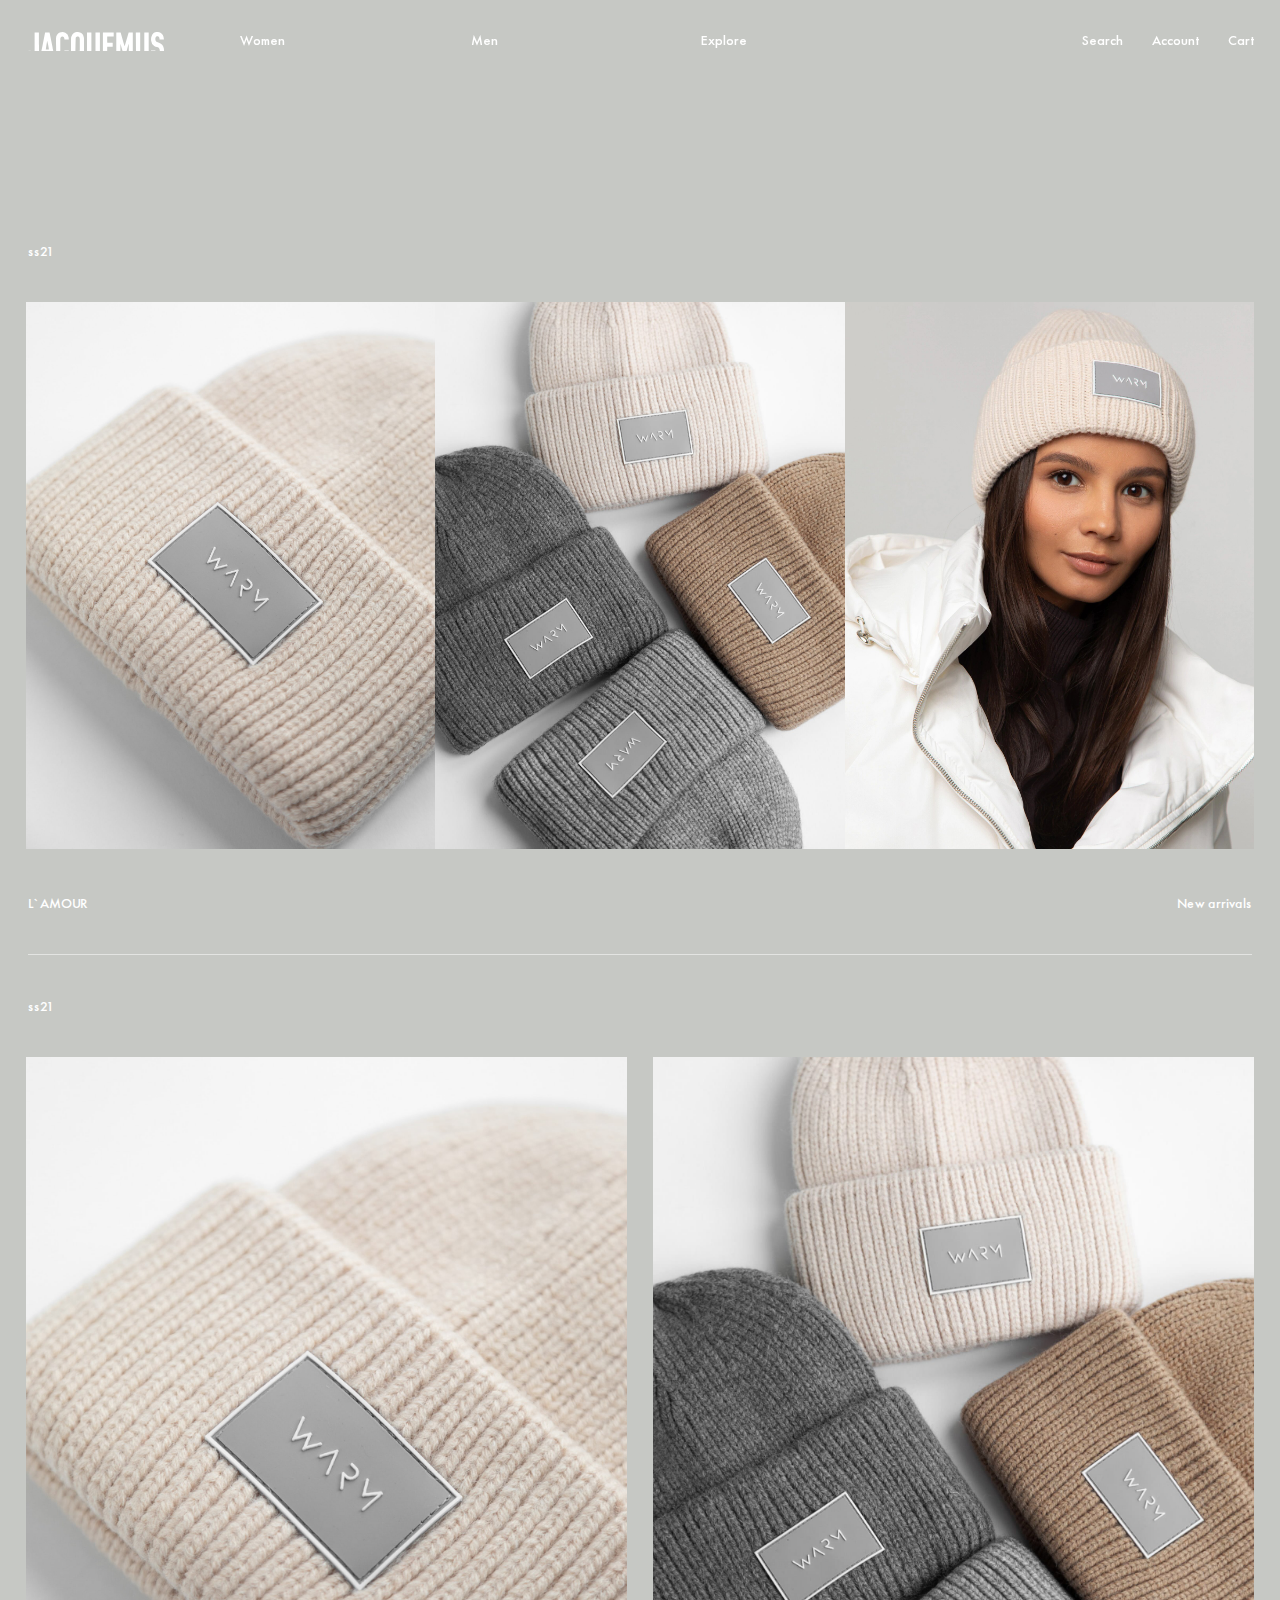
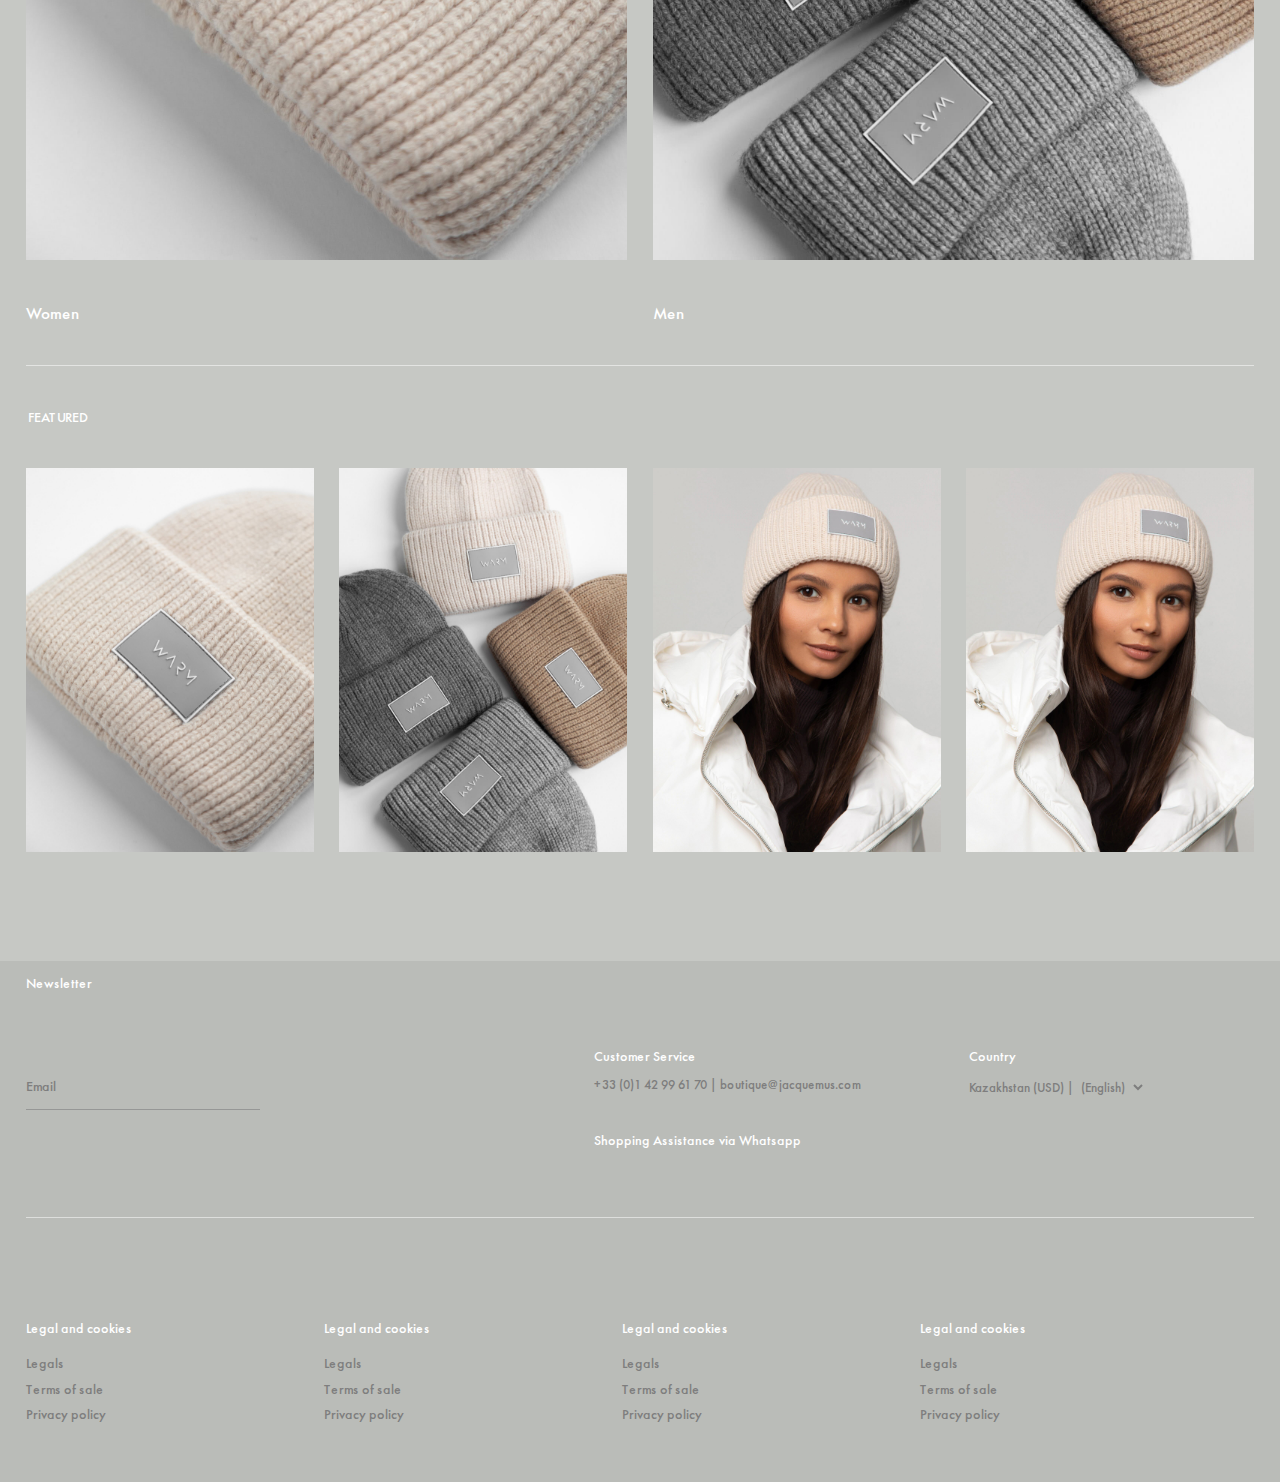
==== index.html @ 7b227eea "first commit" ====
<!DOCTYPE html>
<html lang="en">
  <head>
    <meta charset="UTF-8" />
    <meta name="viewport" content="width=device-width, initial-scale=1.0" />
    <meta http-equiv="X-UA-Compatible" content="ie=edge" />
    <title>Document</title>
    <link rel="stylesheet" href="css/style.min.css" />
    <link rel="stylesheet" href="css/flexboxgrid.min.css" />
    <link rel="stylesheet" href="css/fonts.css" />
    <link rel="stylesheet" href="css/normalize.css" />
  </head>
  <body>
    <header class="header row" id="header">
      <div class="logo">
        <svg
          width="138"
          height="28"
          fill="#fff"
          viewBox="0 0 138 28"
          xmlns="http://www.w3.org/2000/svg"
        >
          <title>JACQUEMUS</title>
          <path
            d="M30 12V7.6c.1-2.7 1.2-4.9 3.7-6a6.3 6.3 0 018.9 4.7l.2 2c0 .1 0 .2-.2.2h-4c-.1 0-.2-.1-.2-.3 0-.7-.1-1.3-.5-2-.8-1.1-2.6-1-3.2.4-.3.5-.4 1-.4 1.6v11.6c0 .4 0 .8.2 1.2.4 1 1 1.4 2 1.4.8 0 1.4-.5 1.7-1.5.2-.4.2-.8.2-1.2 0-.2 0-.3.3-.3H42.6c.1 0 .2 0 .2.2 0 1.8-.4 3.4-1.5 4.9a5.8 5.8 0 01-4.2 2.3c-1.7.2-3.3-.1-4.7-1.3-1.3-1-2-2.5-2.3-4.1A141.3 141.3 0 0030 12zm97.2 7.4h1.9c.2 0 .3 0 .3.3 0 .6 0 1.1.3 1.6.3.8.9 1.3 1.8 1.3.8 0 1.5-.3 1.9-1.2.6-1.3.5-2.7-.2-4-.5-.9-1.3-1.2-2.1-1.4h-.1c-1-.3-2-.6-2.8-1.1a6.6 6.6 0 01-3-5c-.3-1.7-.2-3.4.5-5 .9-2.3 2.6-3.6 5-3.8 1.5-.2 2.9 0 4.2.9 1.6 1 2.5 2.7 2.8 4.7l.2 1.5c0 .2 0 .3-.3.3h-3.8c-.2 0-.3 0-.3-.3 0-.5 0-1-.2-1.4-.3-1-1-1.5-1.8-1.5a2 2 0 00-2 1.4c-.2.8-.2 1.6 0 2.4.1 1 .7 1.6 1.6 2l1.3.5.6.2c2.9 1 4.5 3 4.9 6 .2 2 .1 3.8-.7 5.5-1 2-2.5 3.2-4.7 3.5-1.9.3-3.6-.1-5.2-1.4a6.9 6.9 0 01-2.1-4.1l-.2-1.6c0-.2.1-.3.3-.3h1.9zm-4.5-5.9V9.2 1.7c0-.3 0-.3-.3-.3h-3.7c-.3 0-.4 0-.4.4V19.5c0 .5 0 1.1-.3 1.6-.3.8-.8 1.3-1.6 1.3-.9 0-1.5-.3-1.9-1.2-.3-.5-.3-1.1-.3-1.7v-5.1V1.7c0-.3 0-.3-.4-.3h-3.6c-.3 0-.4 0-.4.4a7865.5 7865.5 0 01.2 19.5c.3 1.8 1 3.3 2.5 4.4a6 6 0 004 1.2c2-.1 3.5-.8 4.7-2.4a7.9 7.9 0 001.5-4.9v-6zM61 8.7v-7c0-.3 0-.3.4-.3H65c.3 0 .4 0 .4.4v17.7c0 .8 0 1.5.5 2a1.9 1.9 0 003.2-.1 4 4 0 00.4-1.9V1.8v-.1-.3h4.1c.2 0 .3 0 .3.3v17.7c0 1.7-.3 3.4-1.3 4.8a5.9 5.9 0 01-4.8 2.7 6 6 0 01-4-1.1 6.8 6.8 0 01-2.7-4.6 11 11 0 01-.1-2v-5.5-2.8-2.2zm41.5 4.8l-.5 1.6a9957.6 9957.6 0 01-3.2 11.2c0 .1 0 .2-.2.2s-.2 0-.2-.2l-3.7-12.5-.2-.9-.1-.2v13.5c0 .2 0 .3-.4.3h-3.4c-.2 0-.3 0-.3-.3V1.7c0-.2.1-.3.4-.3h3.5c.3 0 .4 0 .5.3l2.7 9.6 1.2 4 .1-.3 3.9-13.3c0-.2.1-.3.4-.3h3.5c.3 0 .3 0 .3.3v24.5c0 .3 0 .3-.3.3h-3.4c-.3 0-.3 0-.3-.3V16 12.7l-.3.7zm-25.6-2.2v14.9c0 .2 0 .3.3.3h10.3c.2 0 .2 0 .2-.3v-3.6c0-.3 0-.3-.3-.3h-5.8c-.3 0-.4 0-.4-.3v-5.8c0-.3.1-.4.4-.4H86.4c.2 0 .3 0 .3-.3V12c0-.3-.1-.3-.4-.3h-4.7c-.3 0-.4 0-.4-.4V6c0-.3.1-.4.4-.4a489.4 489.4 0 005.7 0c.3 0 .4 0 .4-.3V1.8c0-.3 0-.4-.4-.4h-10c-.3 0-.4 0-.4.4v9.5zm-64 2.4v-4-8c0-.2 0-.3-.4-.3H9c-.3 0-.4 0-.4.4v17.8a4 4 0 01-.4 1.9c-.6 1.1-2 1.3-2.9.3-.4-.5-.6-1-.8-1.7 0-.2 0-.3-.2-.3a304.3 304.3 0 01-4.2.3 17.3 17.3 0 01.1 1c.7 3.3 3.3 6 7 5.8 1.5-.1 2.9-.7 4-2a7.6 7.6 0 001.8-5.1v-6.1zM58 8.5c0-.7 0-1.5-.2-2.2-.4-2-1.3-3.6-3.1-4.5a6.6 6.6 0 00-4-.7c-1.7.2-3.2 1-4.3 2.4a8.2 8.2 0 00-1.4 4.9V19l.1 2.1c.4 2 1.2 3.7 3 4.8 1.7 1.1 3.5 1.2 5.4.7.3 0 .4 0 .6.2a12.7 12.7 0 00.8 1c0 .2.1.2.3.1a202.5 202.5 0 012.4-2l-.5-.6-.4-.6c-.1-.2-.1-.3 0-.4 1-1.4 1.3-3 1.3-4.7v-4V14v-1.8-3.6zm-4.3 11.9l-.2-.3-.4-.5a130.9 130.9 0 01-2.6 1.7c-.2.1-.2.2 0 .4a11.9 11.9 0 01.6.9c-.7-.2-1.2-.6-1.4-1.2-.3-.6-.3-1.3-.3-2A1791.1 1791.1 0 0149.7 7c.3-1 1-1.5 2-1.5s1.6.5 1.9 1.5l.2 1.3v12.1zm-26.2.9l1 5.1v.1h-4.1c-.1 0-.2 0-.2-.2a163.5 163.5 0 00-.8-3.4 465.5 465.5 0 01-4.6.2l-.3 1.9-.2 1.2c0 .2 0 .3-.3.3h-3.6c-.3 0-.3 0-.3-.3l2.5-12 .8-4.2.5-2.4 1.2-6c0-.2.2-.2.4-.2h3.8c.2 0 .3 0 .3.3l3 14.9v.4l1 4.3zm-4.8-2.7c.2 0 .2 0 .2-.2l-.1-.5v-.3l-.7-4a10518.8 10518.8 0 01-.9-3.8l-.7 4a1335.7 1335.7 0 01-.7 4.8h3z"
            class="css-1xsqfn1 ed3pa0e0"
          ></path>
        </svg>
      </div>
      <nav class="navigation row between-xs" id="navigation">
        <div class="main-menu">
          <ul>
            <li class="menu-item">
              <a href="" class="menu-item_link" id="href-women">
                <span>Women</span>
              </a>
            </li>
            <li class="menu-item">
              <a href="#" class="menu-item_link">
                <span>Men</span>
              </a>
            </li>
            <li class="menu-item">
              <a href="#" class="menu-item_link">
                <span>Explore</span>
              </a>
            </li>
          </ul>

          <div class="menu-list">
            <div class="menu-list-container">
              <a href="#" class="sub-menu_item">
                <span class="hover-animate ShopAll">
                  <span>Shop All</span>
                  <sup>123</sup>
                </span>
              </a>
              <a href="#" class="sub-menu_item">
                <span class="hover-animate NewArrivals">
                  <span>New arrivals</span>
                  <sup>22</sup>
                </span>
              </a>
              <a href="#" class="sub-menu_item">
                <span class="hover-animate Exclusive">
                  <span>Exclusive</span>
                  <sup>17</sup>
                </span>
              </a>
            </div>
            <div class="menu-list-container">
              <a href="#" class="sub-menu_item">
                <span class="hover-animate ShopAll">
                  <span>Shop All</span>
                  <sup>123</sup>
                </span>
              </a>
              <a href="#" class="sub-menu_item">
                <span class="hover-animate NewArrivals">
                  <span>New arrivals</span>
                  <sup>22</sup>
                </span>
              </a>
              <a href="#" class="sub-menu_item">
                <span class="hover-animate Exclusive">
                  <span>Exclusive</span>
                  <sup>17</sup>
                </span>
              </a>
            </div>
            <div class="menu-list-container">
              <a href="#" class="sub-menu_item">
                <span class="hover-animate ShopAll">
                  <span>Shop All</span>
                  <sup>123</sup>
                </span>
              </a>
              <a href="#" class="sub-menu_item">
                <span class="hover-animate NewArrivals">
                  <span>New arrivals</span>
                  <sup>22</sup>
                </span>
              </a>
              <a href="#" class="sub-menu_item">
                <span class="hover-animate Exclusive">
                  <span>Exclusive</span>
                  <sup>17</sup>
                </span>
              </a>
            </div>
          </div>
        </div>

        <ul class="menu-right">
          <li class="menu-item">
            <a href="#" class="menu-item_link">
              <span>Search</span>
            </a>
          </li>
          <li class="menu-item">
            <a href="#" class="menu-item_link">
              <span>Account</span>
            </a>
          </li>
          <li class="menu-item">
            <a href="#" class="menu-item_link">
              <span>Cart</span>
            </a>
          </li>
        </ul>
      </nav>

      <div class="sub-menu none"></div>
      <div class="sub-menu-right"></div>
    </header>

    <div class="row section-body">
      <div class="text-block">
        <div class="text">ss21</div>
      </div>
      <div class="img-container margin-none">
        <div class="section">
          <img src="img/1.jpg" alt="1" />
        </div>
        <div class="section">
          <img src="img/2.jpg" alt="2" />
        </div>
        <div class="section">
          <img src="img/3.jpg" alt="3" />
        </div>
      </div>
      <div class="text-block line">
        <div class="text">L`AMOUR</div>
        <div class="text">New arrivals</div>
      </div>
      <div class="text-block">
        <div class="text">ss21</div>
      </div>
      <div class="img-container line">
        <div class="section">
          <img src="img/1.jpg" alt="1" />
          <div class="text text-link">Women</div>
        </div>
        <div class="section">
          <img src="img/2.jpg" alt="2" />
          <div class="text text-link">Men</div>
        </div>
      </div>
      <div class="text-block">
        <div class="text">FEATURED</div>
      </div>
      <div class="img-container">
        <div class="section">
          <img src="img/1.jpg" alt="1" />
          <div class="figure-section">
            <div class="figure">
              <div class="name">Шапка крупной вязки WARM</div>
              <div class="price">Шапка крупной вязки WARM</div>
            </div>
            <div class="size-cloth">
              <span>12</span>
              <span>12</span>
              <span>12</span>
              <span>12</span>
              <span>12</span>
              <span>12</span>
            </div>
          </div>
        </div>
        <div class="section">
          <img src="img/2.jpg" alt="2" />
          <div class="figure-section">
            <div class="figure">
              <div class="name">Шапка крупной вязки WARM</div>
              <div class="price">Шапка крупной вязки WARM</div>
            </div>
            <div class="size-cloth">
              <span>12</span>
              <span>12</span>
              <span>12</span>
              <span>12</span>
              <span>12</span>
              <span>12</span>
            </div>
          </div>
        </div>
        <div class="section">
          <img src="img/3.jpg" alt="3" />
          <div class="figure-section">
            <div class="figure">
              <div class="name">Шапка крупной вязки WARM</div>
              <div class="price">Шапка крупной вязки WARM</div>
            </div>
            <div class="size-cloth">
              <span>12</span>
              <span>12</span>
              <span>12</span>
              <span>12</span>
              <span>12</span>
              <span>12</span>
            </div>
          </div>
        </div>
        <div class="section">
          <img src="img/3.jpg" alt="3" />
          <div class="figure-section">
            <div class="figure">
              <div class="name">Шапка крупной вязки WARM</div>
              <div class="price">Шапка крупной вязки WARM</div>
            </div>
            <div class="size-cloth">
              <span>12</span>
              <span>12</span>
              <span>12</span>
              <span>12</span>
              <span>12</span>
              <span>12</span>
            </div>
          </div>
        </div>
      </div>
    </div>

    <div class="row info-section">
      <p>Newsletter</p>
      <div class="row">
        <div class="form-section">
          <form class="form">
            <p class="warning ">Must be a valid email</p>
            <span class="email-focus">Email</span>
            <label class="email-label" for="email">Email</label>
            <input class="input-email" type="email" id="email" name="email" autocomplete="off">
            <p class="warning-info ">I'd like to sign up to the Jacquemus newsletter. My email won't be shared with third parties.</span>
              <p class="sub">
                Your subscription is confirmed.
              </p>
          </form>
        </div>
        <div class="about"> 
          <div>
            <p>Customer Service</p>
            <p>+33 (0)1 42 99 61 70 | boutique@jacquemus.com</p>
            <p class="wp-link">Shopping Assistance via Whatsapp</p>
          </div>
          <div>
            <p>Country</p>
            <p class="country">Kazakhstan (USD) |
              <select>
                <option value="1" selected>(English)</option>
                <option>(Rusaian)</option>
              </select>
              </p>
          </div>
        </div>
      </div>
    <div class="line full-width"></div>
    </div>

    <div class="footer row">
      <div>
        <span>Legal and cookies</span>
        <a href="#">Legals</a>
        <a href="#">Terms of sale</a>
        <a href="#">Privacy policy</a>
      </div>
      <div>
        <span>Legal and cookies</span>
        <a href="#">Legals</a>
        <a href="#">Terms of sale</a>
        <a href="#">Privacy policy</a>
      </div>
      <div>
        <span>Legal and cookies</span>
        <a href="#">Legals</a>
        <a href="#">Terms of sale</a>
        <a href="#">Privacy policy</a>
      </div>
      <div>
        <span>Legal and cookies</span>
        <a href="#">Legals</a>
        <a href="#">Terms of sale</a>
        <a href="#">Privacy policy</a>
      </div>
    </div>    

    <!-- <script src="https://ajax.googleapis.com/ajax/libs/jquery/3.4.1/jquery.min.js"></script> -->
    <!-- <script src="js/libs.min.js"></script> -->
    <script src="js/main.js"></script>
  </body>
</html>
---- css/style.min.css ----
.sub-menu_item .ShopAll::before{content:"Shop All" !important}.sub-menu_item .NewArrivals::before{content:"New arrivals" !important}.sub-menu_item .Exclusive::before{content:"Exclusive"}.sub-menu_item .ShopAll::before{content:"Shop All"}.sub-menu_item .ShopAll::before{content:"Shop All"}.sub-menu_item .ShopAll::before{content:"Shop All"}.sub-menu_item .ShopAll::before{content:"Shop All"}.sub-menu_item .ShopAll::before{content:"Shop All"}.sub-menu_item .ShopAll::before{content:"Shop All"}.gray-bg{height:14vw !important;background-color:#c6c8c4 !important}.gray-bg .menu-list .menu-list-container{opacity:1 !important;margin-top:0 !important}.menu-visible .menu-list .menu-list-container{opacity:1 !important;margin-top:0 !important}/*! normalize.css v8.0.1 | MIT License | github.com/necolas/normalize.css */html{line-height:1.15;-webkit-text-size-adjust:100%}body{margin:0}main{display:block}h1{font-size:2em;margin:0.67em 0}hr{-webkit-box-sizing:content-box;box-sizing:content-box;height:0;overflow:visible}pre{font-family:monospace, monospace;font-size:1em}a{background-color:transparent}abbr[title]{border-bottom:none;text-decoration:underline;-webkit-text-decoration:underline dotted;text-decoration:underline dotted}b,strong{font-weight:bolder}code,kbd,samp{font-family:monospace, monospace;font-size:1em}small{font-size:80%}sub,sup{font-size:75%;line-height:0;position:relative;vertical-align:baseline}sub{bottom:-0.25em}sup{top:-0.5em}img{border-style:none}button,input,optgroup,select,textarea{font-family:inherit;font-size:100%;line-height:1.15;margin:0}button,input{overflow:visible}button,select{text-transform:none}button,[type="button"],[type="reset"],[type="submit"]{-webkit-appearance:button}button::-moz-focus-inner,[type="button"]::-moz-focus-inner,[type="reset"]::-moz-focus-inner,[type="submit"]::-moz-focus-inner{border-style:none;padding:0}button:-moz-focusring,[type="button"]:-moz-focusring,[type="reset"]:-moz-focusring,[type="submit"]:-moz-focusring{outline:1px dotted ButtonText}fieldset{padding:0.35em 0.75em 0.625em}legend{-webkit-box-sizing:border-box;box-sizing:border-box;color:inherit;display:table;max-width:100%;padding:0;white-space:normal}progress{vertical-align:baseline}textarea{overflow:auto}[type="checkbox"],[type="radio"]{-webkit-box-sizing:border-box;box-sizing:border-box;padding:0}[type="number"]::-webkit-inner-spin-button,[type="number"]::-webkit-outer-spin-button{height:auto}[type="search"]{-webkit-appearance:textfield;outline-offset:-2px}[type="search"]::-webkit-search-decoration{-webkit-appearance:none}::-webkit-file-upload-button{-webkit-appearance:button;font:inherit}details{display:block}summary{display:list-item}template{display:none}[hidden]{display:none}.none{display:none !important}.row{margin-right:0vw !important;margin-left:0vw !important;padding:0 2vw}button,a{color:inherit;text-decoration:none}ul{margin:0;padding:0}li{list-style-type:none}.gray-bg{height:14vw !important;background-color:#c6c8c4 !important}.gray-bg .menu-list .menu-list-container{opacity:1 !important;margin-top:0 !important}.menu-visible .menu-list .menu-list-container{opacity:1 !important;margin-top:0 !important}body{background:#c6c8c4;color:#fff;font-family:"Futura PT";font-size:14px}.line{border-bottom:1px solid rgba(255,255,255,0.5)}.header{padding-top:2.4vw;position:fixed;width:100%;top:0;overflow:hidden;height:4vw;-webkit-transition:height .5s;-o-transition:height .5s;transition:height .5s}.header .logo{margin-right:6vw}.header .navigation{position:relative;-webkit-box-flex:1;-ms-flex-positive:1;flex-grow:1;padding:0px;margin:0px !important}.header .navigation .menu-right li{margin-left:2.3vw}.header .navigation ul{display:-webkit-box;display:-ms-flexbox;display:flex;-webkit-box-align:center;-ms-flex-align:center;align-items:center;-ms-flex-line-pack:start;align-content:flex-start;height:1.4vw}.header .navigation ul li{float:left;-ms-flex-preferred-size:18vw;flex-basis:18vw}.header .navigation ul li span{display:inline-block}.header .navigation ul>.menu-item .menu-item_link{text-decoration:none;position:relative;margin-bottom:1px}.header .navigation ul>.menu-item .menu-item_link::before{display:block;position:absolute;bottom:0;left:0;height:1px;width:100%;background-color:#fff;content:"";z-index:-1;-webkit-transform:scale3d(0, 1, 1);transform:scale3d(0, 1, 1);-webkit-transform-origin:100% 50%;-ms-transform-origin:100% 50%;transform-origin:100% 50%;-webkit-transition:-webkit-transform 0.3s ease-in-out;transition:-webkit-transform 0.3s ease-in-out;-o-transition:transform 0.3s ease-in-out;transition:transform 0.3s ease-in-out;transition:transform 0.3s ease-in-out, -webkit-transform 0.3s ease-in-out}.header .navigation ul>.menu-item .menu-item_link.active,.header .navigation ul>.menu-item .menu-item_link:hover::before{-webkit-transform:scale3d(1, 1, 1);transform:scale3d(1, 1, 1);-webkit-transform-origin:0% 50%;-ms-transform-origin:0% 50%;transform-origin:0% 50%}.header .navigation .main-menu{-webkit-box-flex:1;-ms-flex-positive:1;flex-grow:1;max-height:2.1vw}.header .navigation .main-menu .menu-list{position:absolute;width:100%;padding-top:2.2rem;display:-webkit-box;display:-ms-flexbox;display:flex;padding-bottom:4rem}.header .navigation .main-menu .menu-list .menu-list-container{opacity:0;-webkit-transition:all .8s;-o-transition:all .8s;transition:all .8s;-webkit-transition-delay:.3s;-o-transition-delay:.3s;transition-delay:.3s;display:-webkit-box;display:-ms-flexbox;display:flex;-ms-flex-preferred-size:18vw;flex-basis:18vw;-webkit-box-orient:vertical;-webkit-box-direction:normal;-ms-flex-direction:column;flex-direction:column}.header .navigation .main-menu .menu-list .menu-list-container:nth-child(1){margin-top:1vw}.header .navigation .main-menu .menu-list .menu-list-container:nth-child(2){margin-top:2vw}.header .navigation .main-menu .menu-list .menu-list-container:nth-child(3){margin-top:3vw}.header .navigation .main-menu .menu-list .menu-list-container:nth-child(4){margin-top:4vw}.header .navigation .main-menu .menu-list .menu-list-container .sub-menu_item{overflow:hidden;display:block;position:relative;height:21px;margin-top:12px;width:100px}.header .navigation .main-menu .menu-list .menu-list-container .sub-menu_item:hover .hover-animate{visibility:visible;top:50%}.header .navigation .main-menu .menu-list .menu-list-container .sub-menu_item:hover .hover-animate::before{visibility:hidden;top:130%}.header .navigation .main-menu .menu-list .menu-list-container .sub-menu_item .hover-animate{color:#fff !important;position:absolute;visibility:hidden;z-index:22;top:-50%;-webkit-transform:translateY(-50%);-ms-transform:translateY(-50%);transform:translateY(-50%);-webkit-transition:all 0.333s;-o-transition:all 0.333s;transition:all 0.333s}.header .navigation .main-menu .menu-list .menu-list-container .sub-menu_item .hover-animate::before{color:#7e7e7e !important;display:block;position:absolute;visibility:visible;top:130%;-webkit-transition:all 1s !important;-o-transition:all 1s !important;transition:all 1s !important}.section-body{margin-top:200px;width:100%}.section-body .text-block{display:-webkit-box;display:-ms-flexbox;display:flex;-webkit-box-align:center;-ms-flex-align:center;align-items:center;height:8vw;width:100%;-webkit-box-pack:justify;-ms-flex-pack:justify;justify-content:space-between;margin:0 2px}.section-body .img-container{display:-webkit-box;display:-ms-flexbox;display:flex;-webkit-box-pack:justify;-ms-flex-pack:justify;justify-content:space-between;margin:0px}.section-body .img-container .section{margin-left:2vw}.section-body .img-container .section:first-child{margin-left:0}.section-body .img-container .section img{width:100%}.section-body .img-container .text{height:8vw;display:-webkit-box;display:-ms-flexbox;display:flex;-webkit-box-align:center;-ms-flex-align:center;align-items:center}.section-body .img-container .text-link{font-size:17px}.section-body .img-container .figure-section{opacity:0;-webkit-transition:opacity 0.7s;-o-transition:opacity 0.7s;transition:opacity 0.7s;margin-bottom:3vw;cursor:pointer}.section-body .img-container .figure-section:hover{opacity:1}.section-body .img-container .figure-section .figure{display:-webkit-box;display:-ms-flexbox;display:flex;-webkit-box-pack:justify;-ms-flex-pack:justify;justify-content:space-between;margin:0 1px;margin-top:1vw}.section-body .img-container .figure-section .size-cloth{color:#7e7e7e;margin-top:0.5vw}.section-body .img-container .figure-section .size-cloth span{margin-right:4px}.section-body .margin-none .section{margin:0 !important}.info-section{-webkit-box-orient:vertical !important;-webkit-box-direction:normal !important;-ms-flex-direction:column !important;flex-direction:column !important;padding-bottom:4vw;background-color:#babcb8;position:relative}.info-section .row{margin-top:1.8rem;padding:0}.info-section .row .form-section .form{position:relative;margin-right:18vw;width:18vw;color:#7e7e7e}.info-section .row .form-section .form p{visibility:hidden}.info-section .row .form-section .form .email-label{position:absolute;cursor:text}.info-section .row .form-section .form .input-email{padding-bottom:14px;width:100%;display:block;background:none;border:none;outline:none !important;border-bottom:1px solid rgba(126,126,126,0.6)}.info-section .row .form-section .form .input-email:focus{border:none;border-bottom:1px solid #fff}.info-section .row .form-section .form .email-focus{position:absolute;color:red;top:0;left:0;font-size:22px;opacity:0;-webkit-transition:opacity 1s ease-in;-o-transition:opacity 1s ease-in;transition:opacity 1s ease-in}.info-section .row .about{display:-webkit-box;display:-ms-flexbox;display:flex;-webkit-box-flex:1;-ms-flex-positive:1;flex-grow:1;-webkit-box-pack:space-evenly;-ms-flex-pack:space-evenly;justify-content:space-evenly}.info-section .row .about div>p:nth-child(even){color:#7e7e7e;font-size:13px}.info-section .row .about div select{border:none;background-color:transparent;color:#7e7e7e}.info-section .row .about div select:focus{border:none;background-color:transparent;outline:none !important}.info-section .row .country:before{content:"";background-image:url("/app/img/KZ.svg");background-size:1.2rem;background-position:center center;-webkit-transform:translateY(-1px);-ms-transform:translateY(-1px);transform:translateY(-1px);width:12px;height:12px}.info-section .row .about div .wp-link{margin:0px;margin-top:3vw}.info-section .line{bottom:0}.footer{background-color:#babcb8;padding:4vw 2vw}.footer div{display:-webkit-box;display:-ms-flexbox;display:flex;-webkit-box-orient:vertical;-webkit-box-direction:normal;-ms-flex-direction:column;flex-direction:column;-webkit-box-pack:start;-ms-flex-pack:start;justify-content:start;color:#7e7e7e;margin-right:15vw}.footer div span{color:#fff;margin-bottom:1.5vw}.footer div a{margin-bottom:0.7vw}
---- css/flexboxgrid.min.css ----
.container-fluid{margin-right:auto;margin-left:auto;padding-right:2rem;padding-left:2rem}.row{box-sizing:border-box;display:-ms-flexbox;display:-webkit-box;display:flex;-ms-flex:0 1 auto;-webkit-box-flex:0;flex:0 1 auto;-ms-flex-direction:row;-webkit-box-orient:horizontal;-webkit-box-direction:normal;flex-direction:row;-ms-flex-wrap:wrap;flex-wrap:wrap;margin-right:-1rem;margin-left:-1rem}.row.reverse{-ms-flex-direction:row-reverse;-webkit-box-orient:horizontal;-webkit-box-direction:reverse;flex-direction:row-reverse}.col.reverse{-ms-flex-direction:column-reverse;-webkit-box-orient:vertical;-webkit-box-direction:reverse;flex-direction:column-reverse}.col-xs,.col-xs-1,.col-xs-10,.col-xs-11,.col-xs-12,.col-xs-2,.col-xs-3,.col-xs-4,.col-xs-5,.col-xs-6,.col-xs-7,.col-xs-8,.col-xs-9{box-sizing:border-box;-ms-flex:0 0 auto;-webkit-box-flex:0;flex:0 0 auto;padding-right:1rem;padding-left:1rem}.col-xs{-webkit-flex-grow:1;-ms-flex-positive:1;-webkit-box-flex:1;flex-grow:1;-ms-flex-preferred-size:0;flex-basis:0;max-width:100%}.col-xs-1{-ms-flex-preferred-size:8.333%;flex-basis:8.333%;max-width:8.333%}.col-xs-2{-ms-flex-preferred-size:16.667%;flex-basis:16.667%;max-width:16.667%}.col-xs-3{-ms-flex-preferred-size:25%;flex-basis:25%;max-width:25%}.col-xs-4{-ms-flex-preferred-size:33.333%;flex-basis:33.333%;max-width:33.333%}.col-xs-5{-ms-flex-preferred-size:41.667%;flex-basis:41.667%;max-width:41.667%}.col-xs-6{-ms-flex-preferred-size:50%;flex-basis:50%;max-width:50%}.col-xs-7{-ms-flex-preferred-size:58.333%;flex-basis:58.333%;max-width:58.333%}.col-xs-8{-ms-flex-preferred-size:66.667%;flex-basis:66.667%;max-width:66.667%}.col-xs-9{-ms-flex-preferred-size:75%;flex-basis:75%;max-width:75%}.col-xs-10{-ms-flex-preferred-size:83.333%;flex-basis:83.333%;max-width:83.333%}.col-xs-11{-ms-flex-preferred-size:91.667%;flex-basis:91.667%;max-width:91.667%}.col-xs-12{-ms-flex-preferred-size:100%;flex-basis:100%;max-width:100%}.col-xs-offset-1{margin-left:8.333%}.col-xs-offset-2{margin-left:16.667%}.col-xs-offset-3{margin-left:25%}.col-xs-offset-4{margin-left:33.333%}.col-xs-offset-5{margin-left:41.667%}.col-xs-offset-6{margin-left:50%}.col-xs-offset-7{margin-left:58.333%}.col-xs-offset-8{margin-left:66.667%}.col-xs-offset-9{margin-left:75%}.col-xs-offset-10{margin-left:83.333%}.col-xs-offset-11{margin-left:91.667%}.start-xs{-ms-flex-pack:start;-webkit-box-pack:start;justify-content:flex-start;text-align:start}.center-xs{-ms-flex-pack:center;-webkit-box-pack:center;justify-content:center;text-align:center}.end-xs{-ms-flex-pack:end;-webkit-box-pack:end;justify-content:flex-end;text-align:end}.top-xs{-ms-flex-align:start;-webkit-box-align:start;align-items:flex-start}.middle-xs{-ms-flex-align:center;-webkit-box-align:center;align-items:center}.bottom-xs{-ms-flex-align:end;-webkit-box-align:end;align-items:flex-end}.around-xs{-ms-flex-pack:distribute;justify-content:space-around}.between-xs{-ms-flex-pack:justify;-webkit-box-pack:justify;justify-content:space-between}.first-xs{-ms-flex-order:-1;-webkit-box-ordinal-group:0;order:-1}.last-xs{-ms-flex-order:1;-webkit-box-ordinal-group:2;order:1}@media only screen and (min-width:48em){.container{width:46rem}.col-sm,.col-sm-1,.col-sm-10,.col-sm-11,.col-sm-12,.col-sm-2,.col-sm-3,.col-sm-4,.col-sm-5,.col-sm-6,.col-sm-7,.col-sm-8,.col-sm-9{box-sizing:border-box;-ms-flex:0 0 auto;-webkit-box-flex:0;flex:0 0 auto;padding-right:1rem;padding-left:1rem}.col-sm{-webkit-flex-grow:1;-ms-flex-positive:1;-webkit-box-flex:1;flex-grow:1;-ms-flex-preferred-size:0;flex-basis:0;max-width:100%}.col-sm-1{-ms-flex-preferred-size:8.333%;flex-basis:8.333%;max-width:8.333%}.col-sm-2{-ms-flex-preferred-size:16.667%;flex-basis:16.667%;max-width:16.667%}.col-sm-3{-ms-flex-preferred-size:25%;flex-basis:25%;max-width:25%}.col-sm-4{-ms-flex-preferred-size:33.333%;flex-basis:33.333%;max-width:33.333%}.col-sm-5{-ms-flex-preferred-size:41.667%;flex-basis:41.667%;max-width:41.667%}.col-sm-6{-ms-flex-preferred-size:50%;flex-basis:50%;max-width:50%}.col-sm-7{-ms-flex-preferred-size:58.333%;flex-basis:58.333%;max-width:58.333%}.col-sm-8{-ms-flex-preferred-size:66.667%;flex-basis:66.667%;max-width:66.667%}.col-sm-9{-ms-flex-preferred-size:75%;flex-basis:75%;max-width:75%}.col-sm-10{-ms-flex-preferred-size:83.333%;flex-basis:83.333%;max-width:83.333%}.col-sm-11{-ms-flex-preferred-size:91.667%;flex-basis:91.667%;max-width:91.667%}.col-sm-12{-ms-flex-preferred-size:100%;flex-basis:100%;max-width:100%}.col-sm-offset-1{margin-left:8.333%}.col-sm-offset-2{margin-left:16.667%}.col-sm-offset-3{margin-left:25%}.col-sm-offset-4{margin-left:33.333%}.col-sm-offset-5{margin-left:41.667%}.col-sm-offset-6{margin-left:50%}.col-sm-offset-7{margin-left:58.333%}.col-sm-offset-8{margin-left:66.667%}.col-sm-offset-9{margin-left:75%}.col-sm-offset-10{margin-left:83.333%}.col-sm-offset-11{margin-left:91.667%}.start-sm{-ms-flex-pack:start;-webkit-box-pack:start;justify-content:flex-start;text-align:start}.center-sm{-ms-flex-pack:center;-webkit-box-pack:center;justify-content:center;text-align:center}.end-sm{-ms-flex-pack:end;-webkit-box-pack:end;justify-content:flex-end;text-align:end}.top-sm{-ms-flex-align:start;-webkit-box-align:start;align-items:flex-start}.middle-sm{-ms-flex-align:center;-webkit-box-align:center;align-items:center}.bottom-sm{-ms-flex-align:end;-webkit-box-align:end;align-items:flex-end}.around-sm{-ms-flex-pack:distribute;justify-content:space-around}.between-sm{-ms-flex-pack:justify;-webkit-box-pack:justify;justify-content:space-between}.first-sm{-ms-flex-order:-1;-webkit-box-ordinal-group:0;order:-1}.last-sm{-ms-flex-order:1;-webkit-box-ordinal-group:2;order:1}}@media only screen and (min-width:62em){.container{width:61rem}.col-md,.col-md-1,.col-md-10,.col-md-11,.col-md-12,.col-md-2,.col-md-3,.col-md-4,.col-md-5,.col-md-6,.col-md-7,.col-md-8,.col-md-9{box-sizing:border-box;-ms-flex:0 0 auto;-webkit-box-flex:0;flex:0 0 auto;padding-right:1rem;padding-left:1rem}.col-md{-webkit-flex-grow:1;-ms-flex-positive:1;-webkit-box-flex:1;flex-grow:1;-ms-flex-preferred-size:0;flex-basis:0;max-width:100%}.col-md-1{-ms-flex-preferred-size:8.333%;flex-basis:8.333%;max-width:8.333%}.col-md-2{-ms-flex-preferred-size:16.667%;flex-basis:16.667%;max-width:16.667%}.col-md-3{-ms-flex-preferred-size:25%;flex-basis:25%;max-width:25%}.col-md-4{-ms-flex-preferred-size:33.333%;flex-basis:33.333%;max-width:33.333%}.col-md-5{-ms-flex-preferred-size:41.667%;flex-basis:41.667%;max-width:41.667%}.col-md-6{-ms-flex-preferred-size:50%;flex-basis:50%;max-width:50%}.col-md-7{-ms-flex-preferred-size:58.333%;flex-basis:58.333%;max-width:58.333%}.col-md-8{-ms-flex-preferred-size:66.667%;flex-basis:66.667%;max-width:66.667%}.col-md-9{-ms-flex-preferred-size:75%;flex-basis:75%;max-width:75%}.col-md-10{-ms-flex-preferred-size:83.333%;flex-basis:83.333%;max-width:83.333%}.col-md-11{-ms-flex-preferred-size:91.667%;flex-basis:91.667%;max-width:91.667%}.col-md-12{-ms-flex-preferred-size:100%;flex-basis:100%;max-width:100%}.col-md-offset-1{margin-left:8.333%}.col-md-offset-2{margin-left:16.667%}.col-md-offset-3{margin-left:25%}.col-md-offset-4{margin-left:33.333%}.col-md-offset-5{margin-left:41.667%}.col-md-offset-6{margin-left:50%}.col-md-offset-7{margin-left:58.333%}.col-md-offset-8{margin-left:66.667%}.col-md-offset-9{margin-left:75%}.col-md-offset-10{margin-left:83.333%}.col-md-offset-11{margin-left:91.667%}.start-md{-ms-flex-pack:start;-webkit-box-pack:start;justify-content:flex-start;text-align:start}.center-md{-ms-flex-pack:center;-webkit-box-pack:center;justify-content:center;text-align:center}.end-md{-ms-flex-pack:end;-webkit-box-pack:end;justify-content:flex-end;text-align:end}.top-md{-ms-flex-align:start;-webkit-box-align:start;align-items:flex-start}.middle-md{-ms-flex-align:center;-webkit-box-align:center;align-items:center}.bottom-md{-ms-flex-align:end;-webkit-box-align:end;align-items:flex-end}.around-md{-ms-flex-pack:distribute;justify-content:space-around}.between-md{-ms-flex-pack:justify;-webkit-box-pack:justify;justify-content:space-between}.first-md{-ms-flex-order:-1;-webkit-box-ordinal-group:0;order:-1}.last-md{-ms-flex-order:1;-webkit-box-ordinal-group:2;order:1}}@media only screen and (min-width:75em){.container{width:71rem}.col-lg,.col-lg-1,.col-lg-10,.col-lg-11,.col-lg-12,.col-lg-2,.col-lg-3,.col-lg-4,.col-lg-5,.col-lg-6,.col-lg-7,.col-lg-8,.col-lg-9{box-sizing:border-box;-ms-flex:0 0 auto;-webkit-box-flex:0;flex:0 0 auto;padding-right:1rem;padding-left:1rem}.col-lg{-webkit-flex-grow:1;-ms-flex-positive:1;-webkit-box-flex:1;flex-grow:1;-ms-flex-preferred-size:0;flex-basis:0;max-width:100%}.col-lg-1{-ms-flex-preferred-size:8.333%;flex-basis:8.333%;max-width:8.333%}.col-lg-2{-ms-flex-preferred-size:16.667%;flex-basis:16.667%;max-width:16.667%}.col-lg-3{-ms-flex-preferred-size:25%;flex-basis:25%;max-width:25%}.col-lg-4{-ms-flex-preferred-size:33.333%;flex-basis:33.333%;max-width:33.333%}.col-lg-5{-ms-flex-preferred-size:41.667%;flex-basis:41.667%;max-width:41.667%}.col-lg-6{-ms-flex-preferred-size:50%;flex-basis:50%;max-width:50%}.col-lg-7{-ms-flex-preferred-size:58.333%;flex-basis:58.333%;max-width:58.333%}.col-lg-8{-ms-flex-preferred-size:66.667%;flex-basis:66.667%;max-width:66.667%}.col-lg-9{-ms-flex-preferred-size:75%;flex-basis:75%;max-width:75%}.col-lg-10{-ms-flex-preferred-size:83.333%;flex-basis:83.333%;max-width:83.333%}.col-lg-11{-ms-flex-preferred-size:91.667%;flex-basis:91.667%;max-width:91.667%}.col-lg-12{-ms-flex-preferred-size:100%;flex-basis:100%;max-width:100%}.col-lg-offset-1{margin-left:8.333%}.col-lg-offset-2{margin-left:16.667%}.col-lg-offset-3{margin-left:25%}.col-lg-offset-4{margin-left:33.333%}.col-lg-offset-5{margin-left:41.667%}.col-lg-offset-6{margin-left:50%}.col-lg-offset-7{margin-left:58.333%}.col-lg-offset-8{margin-left:66.667%}.col-lg-offset-9{margin-left:75%}.col-lg-offset-10{margin-left:83.333%}.col-lg-offset-11{margin-left:91.667%}.start-lg{-ms-flex-pack:start;-webkit-box-pack:start;justify-content:flex-start;text-align:start}.center-lg{-ms-flex-pack:center;-webkit-box-pack:center;justify-content:center;text-align:center}.end-lg{-ms-flex-pack:end;-webkit-box-pack:end;justify-content:flex-end;text-align:end}.top-lg{-ms-flex-align:start;-webkit-box-align:start;align-items:flex-start}.middle-lg{-ms-flex-align:center;-webkit-box-align:center;align-items:center}.bottom-lg{-ms-flex-align:end;-webkit-box-align:end;align-items:flex-end}.around-lg{-ms-flex-pack:distribute;justify-content:space-around}.between-lg{-ms-flex-pack:justify;-webkit-box-pack:justify;justify-content:space-between}.first-lg{-ms-flex-order:-1;-webkit-box-ordinal-group:0;order:-1}.last-lg{-ms-flex-order:1;-webkit-box-ordinal-group:2;order:1}}
---- css/fonts.css ----
@font-face {
    font-family: 'Futura PT';
    src: url('/fonts/futura/FuturaPT-Bold.eot');
    src: url('/fonts/futura/FuturaPT-Bold.eot?#iefix') format('embedded-opentype'),
    url('/fonts/futura/FuturaPT-Bold.woff2') format('woff2'),
    url('/fonts/futura/FuturaPT-Bold.woff') format('woff'),
    url('/fonts/futura/FuturaPT-Bold.ttf') format('truetype');
    font-weight: bold;
    font-style: normal;
}

@font-face {
    font-family: 'Futura PT';
    src: url('/fonts/futura/FuturaPT-Heavy.eot');
    src: url('/fonts/futura/FuturaPT-Heavy.eot?#iefix') format('embedded-opentype'),
    url('/fonts/futura/FuturaPT-Heavy.woff2') format('woff2'),
    url('/fonts/futura/FuturaPT-Heavy.woff') format('woff'),
    url('/fonts/futura/FuturaPT-Heavy.ttf') format('truetype');
    font-weight: 900;
    font-style: normal;
}

@font-face {
    font-family: 'Futura PT Demi';
    src: url('/fonts/futura/FuturaPT-DemiObl.eot');
    src: url('/fonts/futura/FuturaPT-DemiObl.eot?#iefix') format('embedded-opentype'),
    url('/fonts/futura/FuturaPT-DemiObl.woff2') format('woff2'),
    url('/fonts/futura/FuturaPT-DemiObl.woff') format('woff'),
    url('/fonts/futura/FuturaPT-DemiObl.ttf') format('truetype');
    font-weight: 600;
    font-style: italic;
}

@font-face {
    font-family: 'Futura PT Cond Extra';
    src: url('/fonts/futura/FuturaPTCond-ExtraBoldObl.eot');
    src: url('/fonts/futura/FuturaPTCond-ExtraBoldObl.eot?#iefix') format('embedded-opentype'),
    url('/fonts/futura/FuturaPTCond-ExtraBoldObl.woff2') format('woff2'),
    url('/fonts/futura/FuturaPTCond-ExtraBoldObl.woff') format('woff'),
    url('/fonts/futura/FuturaPTCond-ExtraBoldObl.ttf') format('truetype');
    font-weight: 800;
    font-style: italic;
}

@font-face {
    font-family: 'Futura PT Cond Book';
    src: url('/fonts/futura/FuturaPTCond-Book.eot');
    src: url('/fonts/futura/FuturaPTCond-Book.eot?#iefix') format('embedded-opentype'),
    url('/fonts/futura/FuturaPTCond-Book.woff2') format('woff2'),
    url('/fonts/futura/FuturaPTCond-Book.woff') format('woff'),
    url('/fonts/futura/FuturaPTCond-Book.ttf') format('truetype');
    font-weight: normal;
    font-style: normal;
}

@font-face {
    font-family: 'Futura PT';
    src: url('/fonts/futura/FuturaPT-LightObl.eot');
    src: url('/fonts/futura/FuturaPT-LightObl.eot?#iefix') format('embedded-opentype'),
    url('/fonts/futura/FuturaPT-LightObl.woff2') format('woff2'),
    url('/fonts/futura/FuturaPT-LightObl.woff') format('woff'),
    url('/fonts/futura/FuturaPT-LightObl.ttf') format('truetype');
    font-weight: 300;
    font-style: italic;
}

@font-face {
    font-family: 'Futura PT Book';
    src: url('/fonts/futura/FuturaPT-BookObl.eot');
    src: url('/fonts/futura/FuturaPT-BookObl.eot?#iefix') format('embedded-opentype'),
    url('/fonts/futura/FuturaPT-BookObl.woff2') format('woff2'),
    url('/fonts/futura/FuturaPT-BookObl.woff') format('woff'),
    url('/fonts/futura/FuturaPT-BookObl.ttf') format('truetype');
    font-weight: normal;
    font-style: italic;
}

@font-face {
    font-family: 'Futura PT';
    src: url('/fonts/futura/FuturaPT-HeavyObl.eot');
    src: url('/fonts/futura/FuturaPT-HeavyObl.eot?#iefix') format('embedded-opentype'),
    url('/fonts/futura/FuturaPT-HeavyObl.woff2') format('woff2'),
    url('/fonts/futura/FuturaPT-HeavyObl.woff') format('woff'),
    url('/fonts/futura/FuturaPT-HeavyObl.ttf') format('truetype');
    font-weight: 900;
    font-style: italic;
}

@font-face {
    font-family: 'Futura PT Cond';
    src: url('/fonts/futura/FuturaPTCond-BoldObl.eot');
    src: url('/fonts/futura/FuturaPTCond-BoldObl.eot?#iefix') format('embedded-opentype'),
    url('/fonts/futura/FuturaPTCond-BoldObl.woff2') format('woff2'),
    url('/fonts/futura/FuturaPTCond-BoldObl.woff') format('woff'),
    url('/fonts/futura/FuturaPTCond-BoldObl.ttf') format('truetype');
    font-weight: bold;
    font-style: italic;
}

@font-face {
    font-family: 'Futura PT Demi';
    src: url('/fonts/futura/FuturaPT-Demi.eot');
    src: url('/fonts/futura/FuturaPT-Demi.eot?#iefix') format('embedded-opentype'),
    url('/fonts/futura/FuturaPT-Demi.woff2') format('woff2'),
    url('/fonts/futura/FuturaPT-Demi.woff') format('woff'),
    url('/fonts/futura/FuturaPT-Demi.ttf') format('truetype');
    font-weight: 600;
    font-style: normal;
}

@font-face {
    font-family: 'Futura PT Cond Book';
    src: url('/fonts/futura/FuturaPTCond-BookObl.eot');
    src: url('/fonts/futura/FuturaPTCond-BookObl.eot?#iefix') format('embedded-opentype'),
    url('/fonts/futura/FuturaPTCond-BookObl.woff2') format('woff2'),
    url('/fonts/futura/FuturaPTCond-BookObl.woff') format('woff'),
    url('/fonts/futura/FuturaPTCond-BookObl.ttf') format('truetype');
    font-weight: normal;
    font-style: italic;
}

@font-face {
    font-family: 'Futura PT Extra';
    src: url('/fonts/futura/FuturaPT-ExtraBold.eot');
    src: url('/fonts/futura/FuturaPT-ExtraBold.eot?#iefix') format('embedded-opentype'),
    url('/fonts/futura/FuturaPT-ExtraBold.woff2') format('woff2'),
    url('/fonts/futura/FuturaPT-ExtraBold.woff') format('woff'),
    url('/fonts/futura/FuturaPT-ExtraBold.ttf') format('truetype');
    font-weight: 800;
    font-style: normal;
}

@font-face {
    font-family: 'Futura PT Cond';
    src: url('/fonts/futura/FuturaPTCond-Medium.eot');
    src: url('/fonts/futura/FuturaPTCond-Medium.eot?#iefix') format('embedded-opentype'),
    url('/fonts/futura/FuturaPTCond-Medium.woff2') format('woff2'),
    url('/fonts/futura/FuturaPTCond-Medium.woff') format('woff'),
    url('/fonts/futura/FuturaPTCond-Medium.ttf') format('truetype');
    font-weight: 500;
    font-style: normal;
}

@font-face {
    font-family: 'Futura PT';
    src: url('/fonts/futura/FuturaPT-Medium.eot');
    src: url('/fonts/futura/FuturaPT-Medium.eot?#iefix') format('embedded-opentype'),
    url('/fonts/futura/FuturaPT-Medium.woff2') format('woff2'),
    url('/fonts/futura/FuturaPT-Medium.woff') format('woff'),
    url('/fonts/futura/FuturaPT-Medium.ttf') format('truetype');
    font-weight: 500;
    font-style: normal;
}

@font-face {
    font-family: 'Futura PT Cond Extra';
    src: url('/fonts/futura/FuturaPTCond-ExtraBold.eot');
    src: url('/fonts/futura/FuturaPTCond-ExtraBold.eot?#iefix') format('embedded-opentype'),
    url('/fonts/futura/FuturaPTCond-ExtraBold.woff2') format('woff2'),
    url('/fonts/futura/FuturaPTCond-ExtraBold.woff') format('woff'),
    url('/fonts/futura/FuturaPTCond-ExtraBold.ttf') format('truetype');
    font-weight: 800;
    font-style: normal;
}

@font-face {
    font-family: 'Futura PT';
    src: url('/fonts/futura/FuturaPT-MediumObl.eot');
    src: url('/fonts/futura/FuturaPT-MediumObl.eot?#iefix') format('embedded-opentype'),
    url('/fonts/futura/FuturaPT-MediumObl.woff2') format('woff2'),
    url('/fonts/futura/FuturaPT-MediumObl.woff') format('woff'),
    url('/fonts/futura/FuturaPT-MediumObl.ttf') format('truetype');
    font-weight: 500;
    font-style: italic;
}

@font-face {
    font-family: 'Futura PT Cond';
    src: url('/fonts/futura/FuturaPTCond-Bold.eot');
    src: url('/fonts/futura/FuturaPTCond-Bold.eot?#iefix') format('embedded-opentype'),
    url('/fonts/futura/FuturaPTCond-Bold.woff2') format('woff2'),
    url('/fonts/futura/FuturaPTCond-Bold.woff') format('woff'),
    url('/fonts/futura/FuturaPTCond-Bold.ttf') format('truetype');
    font-weight: bold;
    font-style: normal;
}

@font-face {
    font-family: 'Futura PT';
    src: url('/fonts/futura/FuturaPT-BoldObl.eot');
    src: url('/fonts/futura/FuturaPT-BoldObl.eot?#iefix') format('embedded-opentype'),
    url('/fonts/futura/FuturaPT-BoldObl.woff2') format('woff2'),
    url('/fonts/futura/FuturaPT-BoldObl.woff') format('woff'),
    url('/fonts/futura/FuturaPT-BoldObl.ttf') format('truetype');
    font-weight: bold;
    font-style: italic;
}

@font-face {
    font-family: 'Futura PT Book';
    src: url('/fonts/futura/FuturaPT-Book.eot');
    src: url('/fonts/futura/FuturaPT-Book.eot?#iefix') format('embedded-opentype'),
    url('/fonts/futura/FuturaPT-Book.woff2') format('woff2'),
    url('/fonts/futura/FuturaPT-Book.woff') format('woff'),
    url('/fonts/futura/FuturaPT-Book.ttf') format('truetype');
    font-weight: normal;
    font-style: normal;
}

@font-face {
    font-family: 'Futura PT';
    src: url('/fonts/futura/FuturaPT-Light.eot');
    src: url('/fonts/futura/FuturaPT-Light.eot?#iefix') format('embedded-opentype'),
    url('/fonts/futura/FuturaPT-Light.woff2') format('woff2'),
    url('/fonts/futura/FuturaPT-Light.woff') format('woff'),
    url('/fonts/futura/FuturaPT-Light.ttf') format('truetype');
    font-weight: 300;
    font-style: normal;
}

@font-face {
    font-family: 'Futura PT Cond';
    src: url('/fonts/futura/FuturaPTCond-MediumObl.eot');
    src: url('/fonts/futura/FuturaPTCond-MediumObl.eot?#iefix') format('embedded-opentype'),
    url('/fonts/futura/FuturaPTCond-MediumObl.woff2') format('woff2'),
    url('/fonts/futura/FuturaPTCond-MediumObl.woff') format('woff'),
    url('/fonts/futura/FuturaPTCond-MediumObl.ttf') format('truetype');
    font-weight: 500;
    font-style: italic;
}

@font-face {
    font-family: 'Futura PT Extra';
    src: url('/fonts/futura/FuturaPT-ExtraBoldObl.eot');
    src: url('/fonts/futura/FuturaPT-ExtraBoldObl.eot?#iefix') format('embedded-opentype'),
    url('/fonts/futura/FuturaPT-ExtraBoldObl.woff2') format('woff2'),
    url('/fonts/futura/FuturaPT-ExtraBoldObl.woff') format('woff'),
    url('/fonts/futura/FuturaPT-ExtraBoldObl.ttf') format('truetype');
    font-weight: 800;
    font-style: italic;
}
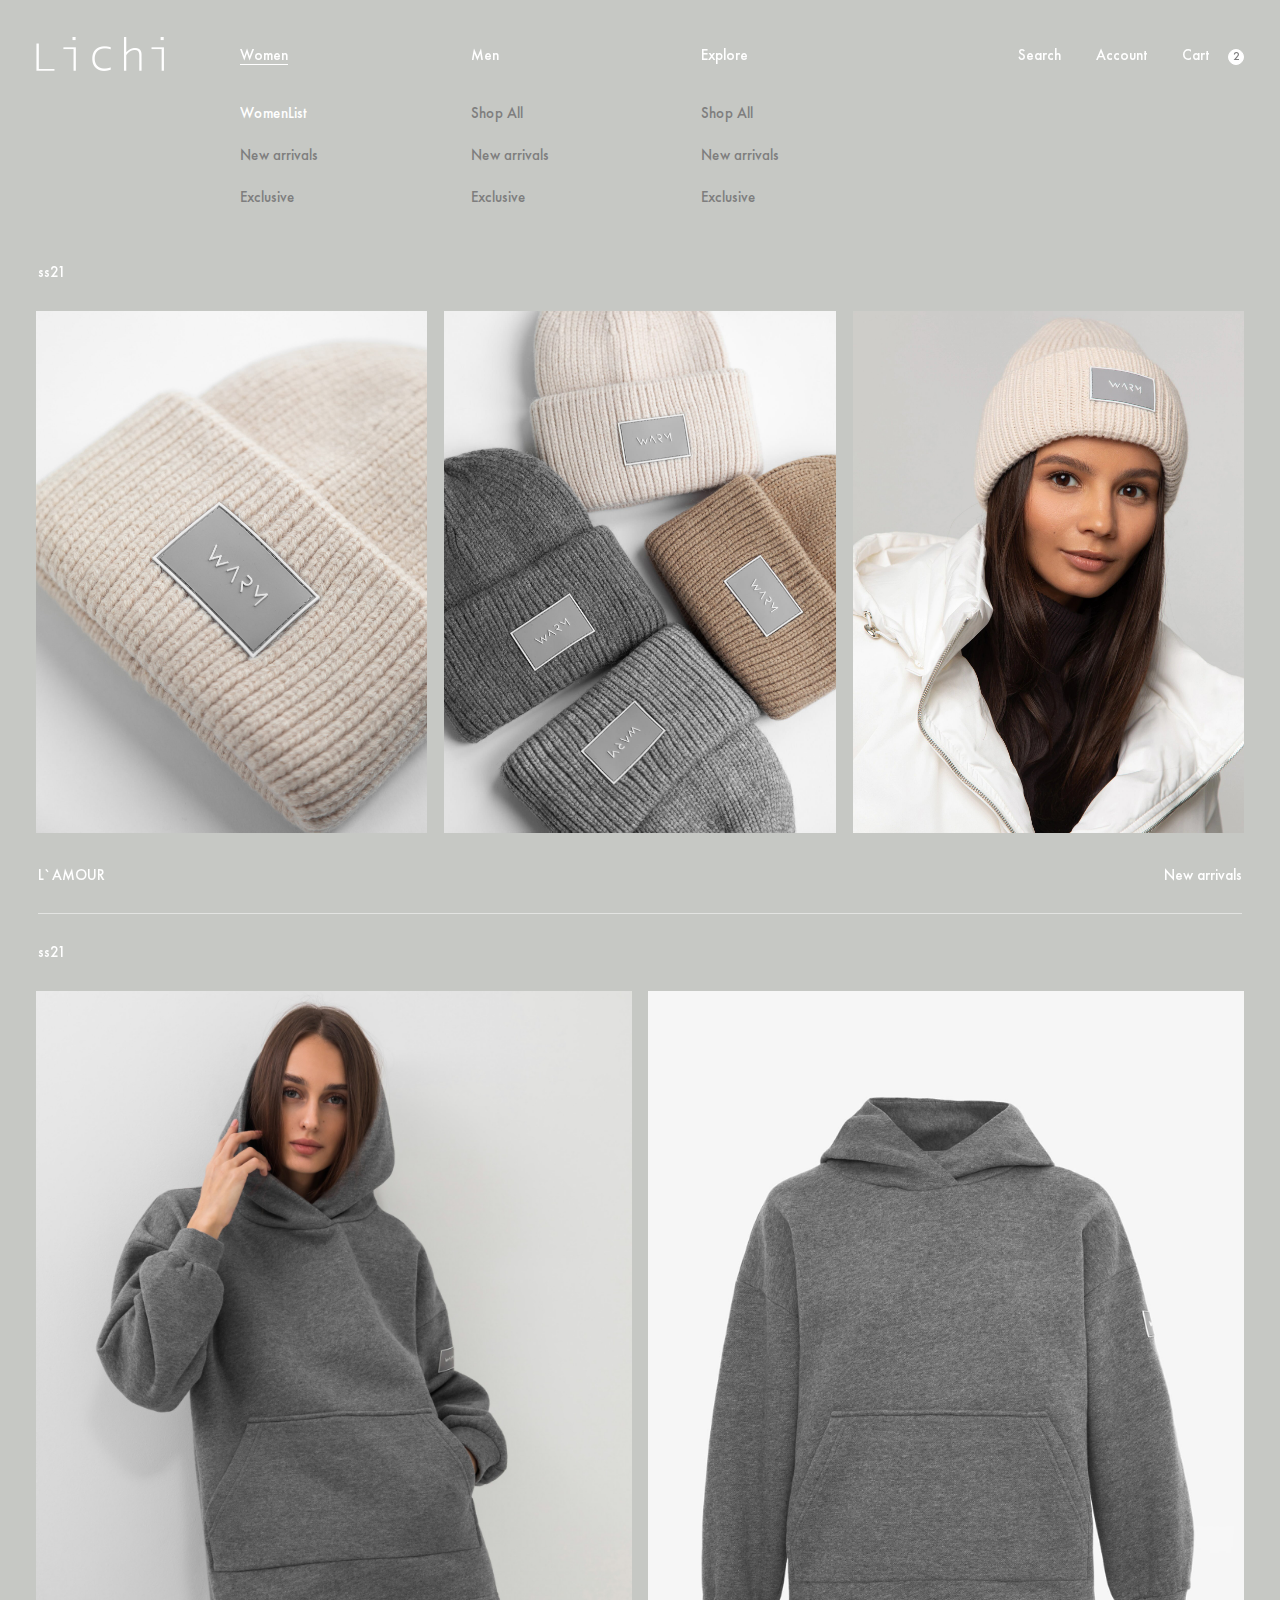
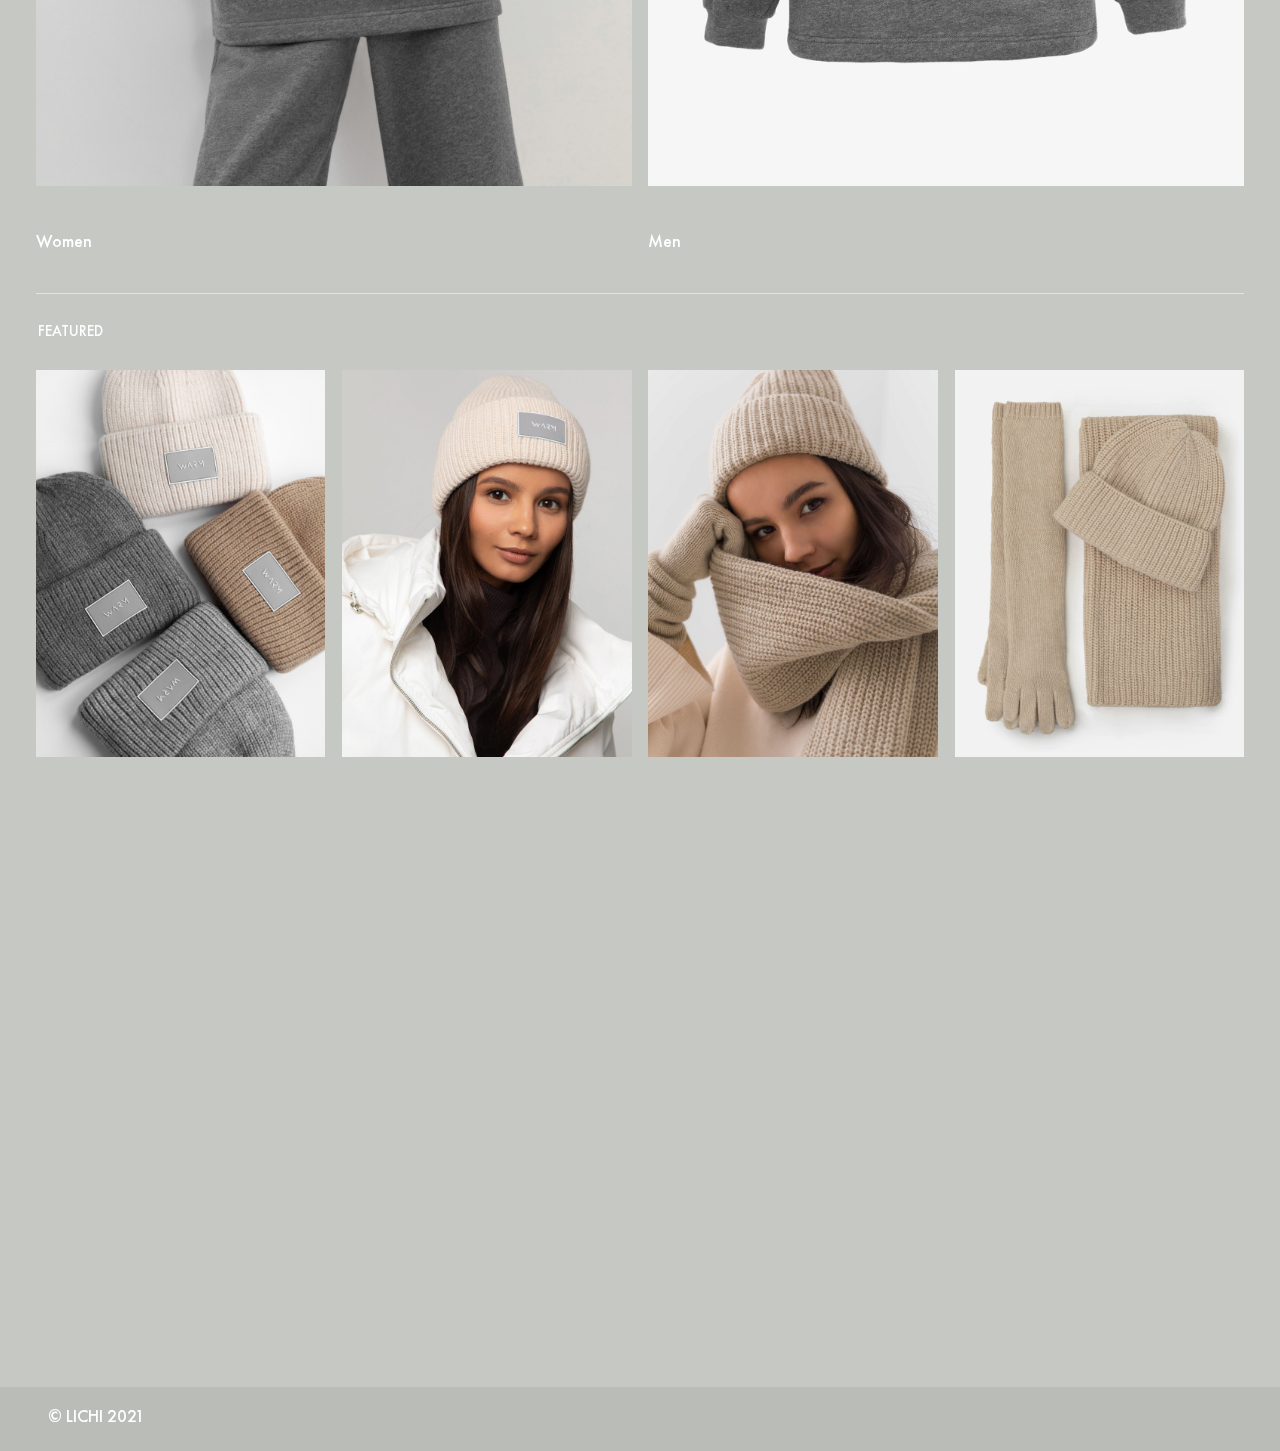
==== commit c35e5ed9: "commit" ====
--- a/index.html
+++ b/index.html
@@ -1,310 +1,1154 @@
 <!DOCTYPE html>
 <html lang="en">
-  <head>
-    <meta charset="UTF-8" />
-    <meta name="viewport" content="width=device-width, initial-scale=1.0" />
-    <meta http-equiv="X-UA-Compatible" content="ie=edge" />
-    <title>Document</title>
-    <link rel="stylesheet" href="css/style.min.css" />
-    <link rel="stylesheet" href="css/flexboxgrid.min.css" />
-    <link rel="stylesheet" href="css/fonts.css" />
-    <link rel="stylesheet" href="css/normalize.css" />
-  </head>
-  <body>
-    <header class="header row" id="header">
-      <div class="logo">
-        <svg
-          width="138"
-          height="28"
-          fill="#fff"
-          viewBox="0 0 138 28"
-          xmlns="http://www.w3.org/2000/svg"
-        >
-          <title>JACQUEMUS</title>
-          <path
-            d="M30 12V7.6c.1-2.7 1.2-4.9 3.7-6a6.3 6.3 0 018.9 4.7l.2 2c0 .1 0 .2-.2.2h-4c-.1 0-.2-.1-.2-.3 0-.7-.1-1.3-.5-2-.8-1.1-2.6-1-3.2.4-.3.5-.4 1-.4 1.6v11.6c0 .4 0 .8.2 1.2.4 1 1 1.4 2 1.4.8 0 1.4-.5 1.7-1.5.2-.4.2-.8.2-1.2 0-.2 0-.3.3-.3H42.6c.1 0 .2 0 .2.2 0 1.8-.4 3.4-1.5 4.9a5.8 5.8 0 01-4.2 2.3c-1.7.2-3.3-.1-4.7-1.3-1.3-1-2-2.5-2.3-4.1A141.3 141.3 0 0030 12zm97.2 7.4h1.9c.2 0 .3 0 .3.3 0 .6 0 1.1.3 1.6.3.8.9 1.3 1.8 1.3.8 0 1.5-.3 1.9-1.2.6-1.3.5-2.7-.2-4-.5-.9-1.3-1.2-2.1-1.4h-.1c-1-.3-2-.6-2.8-1.1a6.6 6.6 0 01-3-5c-.3-1.7-.2-3.4.5-5 .9-2.3 2.6-3.6 5-3.8 1.5-.2 2.9 0 4.2.9 1.6 1 2.5 2.7 2.8 4.7l.2 1.5c0 .2 0 .3-.3.3h-3.8c-.2 0-.3 0-.3-.3 0-.5 0-1-.2-1.4-.3-1-1-1.5-1.8-1.5a2 2 0 00-2 1.4c-.2.8-.2 1.6 0 2.4.1 1 .7 1.6 1.6 2l1.3.5.6.2c2.9 1 4.5 3 4.9 6 .2 2 .1 3.8-.7 5.5-1 2-2.5 3.2-4.7 3.5-1.9.3-3.6-.1-5.2-1.4a6.9 6.9 0 01-2.1-4.1l-.2-1.6c0-.2.1-.3.3-.3h1.9zm-4.5-5.9V9.2 1.7c0-.3 0-.3-.3-.3h-3.7c-.3 0-.4 0-.4.4V19.5c0 .5 0 1.1-.3 1.6-.3.8-.8 1.3-1.6 1.3-.9 0-1.5-.3-1.9-1.2-.3-.5-.3-1.1-.3-1.7v-5.1V1.7c0-.3 0-.3-.4-.3h-3.6c-.3 0-.4 0-.4.4a7865.5 7865.5 0 01.2 19.5c.3 1.8 1 3.3 2.5 4.4a6 6 0 004 1.2c2-.1 3.5-.8 4.7-2.4a7.9 7.9 0 001.5-4.9v-6zM61 8.7v-7c0-.3 0-.3.4-.3H65c.3 0 .4 0 .4.4v17.7c0 .8 0 1.5.5 2a1.9 1.9 0 003.2-.1 4 4 0 00.4-1.9V1.8v-.1-.3h4.1c.2 0 .3 0 .3.3v17.7c0 1.7-.3 3.4-1.3 4.8a5.9 5.9 0 01-4.8 2.7 6 6 0 01-4-1.1 6.8 6.8 0 01-2.7-4.6 11 11 0 01-.1-2v-5.5-2.8-2.2zm41.5 4.8l-.5 1.6a9957.6 9957.6 0 01-3.2 11.2c0 .1 0 .2-.2.2s-.2 0-.2-.2l-3.7-12.5-.2-.9-.1-.2v13.5c0 .2 0 .3-.4.3h-3.4c-.2 0-.3 0-.3-.3V1.7c0-.2.1-.3.4-.3h3.5c.3 0 .4 0 .5.3l2.7 9.6 1.2 4 .1-.3 3.9-13.3c0-.2.1-.3.4-.3h3.5c.3 0 .3 0 .3.3v24.5c0 .3 0 .3-.3.3h-3.4c-.3 0-.3 0-.3-.3V16 12.7l-.3.7zm-25.6-2.2v14.9c0 .2 0 .3.3.3h10.3c.2 0 .2 0 .2-.3v-3.6c0-.3 0-.3-.3-.3h-5.8c-.3 0-.4 0-.4-.3v-5.8c0-.3.1-.4.4-.4H86.4c.2 0 .3 0 .3-.3V12c0-.3-.1-.3-.4-.3h-4.7c-.3 0-.4 0-.4-.4V6c0-.3.1-.4.4-.4a489.4 489.4 0 005.7 0c.3 0 .4 0 .4-.3V1.8c0-.3 0-.4-.4-.4h-10c-.3 0-.4 0-.4.4v9.5zm-64 2.4v-4-8c0-.2 0-.3-.4-.3H9c-.3 0-.4 0-.4.4v17.8a4 4 0 01-.4 1.9c-.6 1.1-2 1.3-2.9.3-.4-.5-.6-1-.8-1.7 0-.2 0-.3-.2-.3a304.3 304.3 0 01-4.2.3 17.3 17.3 0 01.1 1c.7 3.3 3.3 6 7 5.8 1.5-.1 2.9-.7 4-2a7.6 7.6 0 001.8-5.1v-6.1zM58 8.5c0-.7 0-1.5-.2-2.2-.4-2-1.3-3.6-3.1-4.5a6.6 6.6 0 00-4-.7c-1.7.2-3.2 1-4.3 2.4a8.2 8.2 0 00-1.4 4.9V19l.1 2.1c.4 2 1.2 3.7 3 4.8 1.7 1.1 3.5 1.2 5.4.7.3 0 .4 0 .6.2a12.7 12.7 0 00.8 1c0 .2.1.2.3.1a202.5 202.5 0 012.4-2l-.5-.6-.4-.6c-.1-.2-.1-.3 0-.4 1-1.4 1.3-3 1.3-4.7v-4V14v-1.8-3.6zm-4.3 11.9l-.2-.3-.4-.5a130.9 130.9 0 01-2.6 1.7c-.2.1-.2.2 0 .4a11.9 11.9 0 01.6.9c-.7-.2-1.2-.6-1.4-1.2-.3-.6-.3-1.3-.3-2A1791.1 1791.1 0 0149.7 7c.3-1 1-1.5 2-1.5s1.6.5 1.9 1.5l.2 1.3v12.1zm-26.2.9l1 5.1v.1h-4.1c-.1 0-.2 0-.2-.2a163.5 163.5 0 00-.8-3.4 465.5 465.5 0 01-4.6.2l-.3 1.9-.2 1.2c0 .2 0 .3-.3.3h-3.6c-.3 0-.3 0-.3-.3l2.5-12 .8-4.2.5-2.4 1.2-6c0-.2.2-.2.4-.2h3.8c.2 0 .3 0 .3.3l3 14.9v.4l1 4.3zm-4.8-2.7c.2 0 .2 0 .2-.2l-.1-.5v-.3l-.7-4a10518.8 10518.8 0 01-.9-3.8l-.7 4a1335.7 1335.7 0 01-.7 4.8h3z"
-            class="css-1xsqfn1 ed3pa0e0"
-          ></path>
-        </svg>
-      </div>
-      <nav class="navigation row between-xs" id="navigation">
-        <div class="main-menu">
-          <ul>
-            <li class="menu-item">
-              <a href="" class="menu-item_link" id="href-women">
-                <span>Women</span>
-              </a>
-            </li>
-            <li class="menu-item">
-              <a href="#" class="menu-item_link">
-                <span>Men</span>
-              </a>
-            </li>
-            <li class="menu-item">
-              <a href="#" class="menu-item_link">
-                <span>Explore</span>
-              </a>
-            </li>
-          </ul>
-
-          <div class="menu-list">
-            <div class="menu-list-container">
-              <a href="#" class="sub-menu_item">
+<head>
+    <meta charset="UTF-8"/>
+    <meta name="viewport" content="width=device-width, initial-scale=1.0"/>
+    <meta http-equiv="X-UA-Compatible" content="ie=edge"/>
+    <title>Index</title>
+    <link rel="stylesheet" href="css/style.min.css"/>
+    <link rel="stylesheet" href="css/fonts.css"/>
+    <link rel="stylesheet" href="css/normalize.css"/>
+</head>
+<body id="body" data-id="1">
+<header class="header row hover-container" id="header">
+    <div class="header-bg"></div>
+    <div class="logotype">
+        <div class="logo">
+            <a href="index.html">
+                <img src="img/logo_w_256.png" alt="Lichi"/>
+            </a>
+        </div>
+    </div>
+    <nav class="navigation row" id="navigationId">
+        <div class="main-menu" id="mainMenu">
+            <ul class="list-container">
+                <li class="menu-item">
+                    <a
+                            class="menu-item_link noneMenu hover-line"
+                            data-id="womenId"
+                            href="shop.html"
+                            onmouseover="toggle(0, true)"
+                    >
+                        <span>Women</span>
+                    </a>
+                </li>
+                <li class="menu-item">
+                    <a
+                            href="product.html"
+                            class="menu-item_link"
+                            data-id="MenList"
+                            onmouseover="toggle(1, true)"
+                    >
+                        <span>Men</span>
+                    </a>
+                </li>
+                <li class="menu-item">
+                    <a
+                            href="page.html"
+                            class="menu-item_link"
+                            data-id="ExploreList"
+                            onmouseover="toggle(2, true)"
+                    >
+                        <span>Explore</span>
+                    </a>
+                </li>
+            </ul>
+            <div class="sub-menu toggle-menu" data-list="WomenList">
+                <div class="sub-menu-container">
+                    <a href="#" class="sub-menu_item hover-animate-item active">
+                <span class="hover-animate WomenList">
+                  <span>womenList</span>
+                  <sup>123</sup>
+                </span>
+                    </a>
+                    <a href="#" class="sub-menu_item hover-animate-item">
+                <span class="hover-animate NewArrivals">
+                  <span>New arrivals</span>
+                  <sup>22</sup>
+                </span>
+                    </a>
+                    <a href="#" class="sub-menu_item hover-animate-item">
+                <span class="hover-animate Exclusive">
+                  <span>Exclusive</span>
+                  <sup>17</sup>
+                </span>
+                    </a>
+                </div>
+                <div class="sub-menu-container">
+                    <a href="/shop.html" class="sub-menu_item hover-animate-item">
                 <span class="hover-animate ShopAll">
                   <span>Shop All</span>
                   <sup>123</sup>
                 </span>
-              </a>
-              <a href="#" class="sub-menu_item">
+                    </a>
+                    <a href="#" class="sub-menu_item hover-animate-item">
                 <span class="hover-animate NewArrivals">
                   <span>New arrivals</span>
                   <sup>22</sup>
                 </span>
-              </a>
-              <a href="#" class="sub-menu_item">
+                    </a>
+                    <a href="#" class="sub-menu_item hover-animate-item">
                 <span class="hover-animate Exclusive">
                   <span>Exclusive</span>
                   <sup>17</sup>
                 </span>
-              </a>
-            </div>
-            <div class="menu-list-container">
-              <a href="#" class="sub-menu_item">
+                    </a>
+                </div>
+                <div class="sub-menu-container">
+                    <a href="/shop.html" class="sub-menu_item hover-animate-item">
                 <span class="hover-animate ShopAll">
                   <span>Shop All</span>
                   <sup>123</sup>
                 </span>
-              </a>
-              <a href="#" class="sub-menu_item">
+                    </a>
+                    <a href="#" class="sub-menu_item hover-animate-item">
                 <span class="hover-animate NewArrivals">
                   <span>New arrivals</span>
                   <sup>22</sup>
                 </span>
-              </a>
-              <a href="#" class="sub-menu_item">
+                    </a>
+                    <a href="#" class="sub-menu_item hover-animate-item">
                 <span class="hover-animate Exclusive">
                   <span>Exclusive</span>
                   <sup>17</sup>
                 </span>
-              </a>
-            </div>
-            <div class="menu-list-container">
-              <a href="#" class="sub-menu_item">
+                    </a>
+                </div>
+            </div>
+            <div class="sub-menu" data-list="MenList">
+                <div class="sub-menu-container">
+                    <a href="#" class="sub-menu_item hover-animate-item">
+                <span class="hover-animate MenList">
+                  <span>MenList</span>
+                  <sup>123</sup>
+                </span>
+                    </a>
+                    <a href="#" class="sub-menu_item hover-animate-item">
+                <span class="hover-animate NewArrivals">
+                  <span>New arrivals</span>
+                  <sup>22</sup>
+                </span>
+                    </a>
+                    <a href="#" class="sub-menu_item hover-animate-item">
+                <span class="hover-animate Exclusive">
+                  <span>Exclusive</span>
+                  <sup>17</sup>
+                </span>
+                    </a>
+                </div>
+                <div class="sub-menu-container">
+                    <a href="/shop.html" class="sub-menu_item hover-animate-item">
                 <span class="hover-animate ShopAll">
                   <span>Shop All</span>
                   <sup>123</sup>
                 </span>
-              </a>
-              <a href="#" class="sub-menu_item">
+                    </a>
+                    <a href="#" class="sub-menu_item hover-animate-item">
                 <span class="hover-animate NewArrivals">
                   <span>New arrivals</span>
                   <sup>22</sup>
                 </span>
-              </a>
-              <a href="#" class="sub-menu_item">
+                    </a>
+                    <a href="#" class="sub-menu_item hover-animate-item">
                 <span class="hover-animate Exclusive">
                   <span>Exclusive</span>
                   <sup>17</sup>
                 </span>
-              </a>
-            </div>
-          </div>
-        </div>
-
-        <ul class="menu-right">
-          <li class="menu-item">
-            <a href="#" class="menu-item_link">
-              <span>Search</span>
+                    </a>
+                </div>
+                <div class="sub-menu-container">
+                    <a href="/shop.html" class="sub-menu_item hover-animate-item">
+                <span class="hover-animate ShopAll">
+                  <span>Shop All</span>
+                  <sup>123</sup>
+                </span>
+                    </a>
+                    <a href="#" class="sub-menu_item hover-animate-item">
+                <span class="hover-animate NewArrivals">
+                  <span>New arrivals</span>
+                  <sup>22</sup>
+                </span>
+                    </a>
+                    <a href="#" class="sub-menu_item hover-animate-item">
+                <span class="hover-animate Exclusive">
+                  <span>Exclusive</span>
+                  <sup>17</sup>
+                </span>
+                    </a>
+                </div>
+            </div>
+            <div class="sub-menu" data-list="ExploreList">
+                <div class="sub-menu-container">
+                    <a href="#" class="sub-menu_item hover-animate-item">
+                <span class="hover-animate ExploreList">
+                  <span>ExploreList</span>
+                  <sup>123</sup>
+                </span>
+                    </a>
+                    <a href="#" class="sub-menu_item hover-animate-item">
+                <span class="hover-animate NewArrivals">
+                  <span>New arrivals</span>
+                  <sup>22</sup>
+                </span>
+                    </a>
+                    <a href="#" class="sub-menu_item hover-animate-item">
+                <span class="hover-animate Exclusive">
+                  <span>Exclusive</span>
+                  <sup>17</sup>
+                </span>
+                    </a>
+                </div>
+                <div class="sub-menu-container">
+                    <a href="/shop.html" class="sub-menu_item hover-animate-item">
+                <span class="hover-animate ShopAll">
+                  <span>Shop All</span>
+                  <sup>123</sup>
+                </span>
+                    </a>
+                    <a href="#" class="sub-menu_item hover-animate-item">
+                <span class="hover-animate NewArrivals">
+                  <span>New arrivals</span>
+                  <sup>22</sup>
+                </span>
+                    </a>
+                    <a href="#" class="sub-menu_item hover-animate-item">
+                <span class="hover-animate Exclusive">
+                  <span>Exclusive</span>
+                  <sup>17</sup>
+                </span>
+                    </a>
+                </div>
+                <div class="sub-menu-container">
+                    <a href="/shop.html" class="sub-menu_item hover-animate-item">
+                <span class="hover-animate ShopAll">
+                  <span>Shop All</span>
+                  <sup>123</sup>
+                </span>
+                    </a>
+                    <a href="#" class="sub-menu_item hover-animate-item">
+                <span class="hover-animate NewArrivals">
+                  <span>New arrivals</span>
+                  <sup>22</sup>
+                </span>
+                    </a>
+                    <a href="#" class="sub-menu_item hover-animate-item">
+                <span class="hover-animate Exclusive">
+                  <span>Exclusive</span>
+                  <sup>17</sup>
+                </span>
+                    </a>
+                </div>
+            </div>
+        </div>
+        <ul class="list-container main-menu_right">
+            <li class="menu-item">
+                <a
+                        class="menu-item_link"
+                        data-id="SearchId"
+                        onclick="toggleMenu(this.dataset.id)"
+                >
+                    <span>Search</span>
+                </a>
+            </li>
+            <li class="menu-item">
+                <a
+                        class="menu-item_link"
+                        data-id="AccountId"
+                        onclick="toggleMenu(this.dataset.id)"
+                >
+                    <span>Account</span>
+                </a>
+            </li>
+            <li class="menu-item">
+                <a
+                        class="menu-item_link cart-item"
+                        data-id="CartId"
+                        onclick="toggleMenu(this.dataset.id)"
+                >
+                    <span>Cart</span>
+                </a>
+                <div
+                        class="circle-btn-cart"
+                        data-id="CartId"
+                        onclick="toggleMenu(this.dataset.id)"
+                >
+                    <span class="cart-num">2</span>
+                </div>
+            </li>
+        </ul>
+    </nav>
+</header>
+
+<div class="hidden-menu" id="hideMenu" onclick="closeSideMenu()">
+    <div class="menu-container" id="menuContainer">
+        <button
+                class="btn-menu close-btn btn-anim-dt"
+                id="closeBtn"
+                onclick="toggleMenu()"
+        ></button>
+        <div class="sideContainer menu-search none" id="SearchId">
+            <p class="menu-name mobile-none">Search</p>
+            <div class="form">
+                <form class="form-search-right">
+                    <input
+                            class="input-email"
+                            type="search"
+                            id="searchInputId"
+                            placeholder=""
+                    />
+                </form>
+            </div>
+            <div class="text-container">
+                <p>Suggestions</p>
+                <a href="">Dresses</a>
+                <a href="">Hats</a>
+            </div>
+        </div>
+
+        <div class="sideContainer menu-account none" id="AccountId">
+            <p class="menu-name mobile-none">Account</p>
+            <div class="text-container">
+                <p class="white">Good Morning</p>
+                <p>Please enter your email</p>
+            </div>
+            <div class="form">
+                <form class="form-search-right">
+                    <input
+                            class="input-email"
+                            type="email"
+                            id="searchInputId"
+                            placeholder="Email"
+                    />
+                </form>
+            </div>
+        </div>
+
+        <div class="sideContainer menu-cart none" id="CartId">
+            <p class="menu-name mobile-none">Order Summary</p>
+            <div class="text-container">
+                <p>Your cart is empty</p>
+            </div>
+            <div class="text-block">
+                <div class="text-row">
+                    <span class="price">2 articles</span>
+                    <span class="sum">63 030 RUB</span>
+                </div>
+                <div class="text-row">
+                    <span>Shipping</span>
+                    <span>Free</span>
+                </div>
+                <div class="text-row text-uppercase">
+                    <span>total</span>
+                    <span class="sum">63 030 RUB</span>
+                </div>
+            </div>
+
+            <div class="cart-block">
+                <div class="item-cart">
+                    <div class="img-block">
+                        <img src="img/9.jpg" alt=""/>
+                    </div>
+                    <div class="text-container">
+                        <div class="container remove-item">
+                            <button class="remove-price">remove</button>
+                        </div>
+                        <div class="container name-item">
+                            <p>Le collier Chiquito</p>
+                            <p>Raw Gold</p>
+                        </div>
+                        <div class="container bottom-container">
+                            <div class="container size-container">
+                                <span>One size</span>
+                                <span class="qty">
+                      <span class="qty-num">Qty 1</span>
+                      <span class="arrows">
+                        <span class="up-arrow"></span>
+                        <span class="down-arrow"></span>
+                      </span>
+                    </span>
+                            </div>
+                            <div class="container price-container price_active">
+                                <span class="text-price price">13 510 RUB</span>
+                                <span class="text-price sale">13 510 RUB</span>
+                            </div>
+                        </div>
+                    </div>
+                </div>
+                <div class="item-cart">
+                    <div class="img-block">
+                        <img src="img/9.jpg" alt=""/>
+                    </div>
+                    <div class="text-container">
+                        <div class="container remove-item">
+                            <button class="remove-price">remove</button>
+                        </div>
+                        <div class="container name-item">
+                            <p>Le collier Chiquito</p>
+                            <p>Raw Gold</p>
+                        </div>
+                        <div class="container bottom-container">
+                            <div class="container size-container">
+                                <span>One size</span>
+                                <span class="qty">
+                      <span class="qty-num">Qty 1</span>
+                      <span class="arrows">
+                        <span class="up-arrow"></span>
+                        <span class="down-arrow"></span>
+                      </span>
+                    </span>
+                            </div>
+                            <div class="container price-container price_active">
+                                <span class="text-price price">13 510 RUB</span>
+                                <span class="text-price sale">13 510 RUB</span>
+                            </div>
+                        </div>
+                    </div>
+                </div>
+                <div class="item-cart">
+                    <div class="img-block">
+                        <img src="img/9.jpg" alt=""/>
+                    </div>
+                    <div class="text-container">
+                        <div class="container remove-item">
+                            <button class="remove-price">remove</button>
+                        </div>
+                        <div class="container name-item">
+                            <p>Le collier Chiquito</p>
+                            <p>Raw Gold</p>
+                        </div>
+                        <div class="container bottom-container">
+                            <div class="container size-container">
+                                <span>One size</span>
+                                <span class="qty">
+                      <span class="qty-num">Qty 1</span>
+                      <span class="arrows">
+                        <span class="up-arrow"></span>
+                        <span class="down-arrow"></span>
+                      </span>
+                    </span>
+                            </div>
+                            <div class="container price-container price_active">
+                                <span class="text-price price">13 510 RUB</span>
+                                <span class="text-price sale">13 510 RUB</span>
+                            </div>
+                        </div>
+                    </div>
+                </div>
+                <div class="item-cart">
+                    <div class="img-block">
+                        <img src="img/9.jpg" alt=""/>
+                    </div>
+                    <div class="text-container">
+                        <div class="container remove-item">
+                            <button class="remove-price">remove</button>
+                        </div>
+                        <div class="container name-item">
+                            <p>Le collier Chiquito</p>
+                            <p>Raw Gold</p>
+                        </div>
+                        <div class="container bottom-container">
+                            <div class="container size-container">
+                                <span>One size</span>
+                                <span class="qty">
+                      <span class="qty-num">Qty 1</span>
+                      <span class="arrows">
+                        <span class="up-arrow"></span>
+                        <span class="down-arrow"></span>
+                      </span>
+                    </span>
+                            </div>
+                            <div class="container price-container price_active">
+                                <span class="text-price price">13 510 RUB</span>
+                                <span class="text-price sale">13 510 RUB</span>
+                            </div>
+                        </div>
+                    </div>
+                </div>
+            </div>
+            <div class="btn-section">
+                <button class="btn-custom btn-checkout">
+                    <span class="text-btn">checkout</span>
+                </button>
+            </div>
+        </div>
+
+        <div class="sideContainer menu-country none" id="CountryId">
+            <div class="text-container">
+                <h3>DELIVERY DESTINATION OR REGION</h3>
+                <p>
+                    You are currently shipping to Andorra and your order will be
+                    billed in EUR €.
+                </p>
+            </div>
+            <div class="container-content">
+                <div class="select-container">
+                    <button class="text lang">select language</button>
+                    <button class="text country">select country</button>
+                </div>
+                <div class="container lang-list">
+                    <a href="">English</a>
+                    <a href="">Русский</a>
+                </div>
+                <div class="container country-list">
+                    <div class="item-container">
+                <span class="country-item">
+                  Europe
+                  <span class="currency">(eu)</span>
+                </span>
+                    </div>
+                    <div class="container-list">
+                        <button href="#" class="country-link">
+                  <span class="country-item">
+                    Europe
+                    <span class="currency">(eu)</span>
+                  </span>
+                        </button>
+                        <button href="#" class="country-link">
+                  <span class="country-item">
+                    WorldWide
+                    <span class="currency">(eu)</span>
+                  </span>
+                        </button>
+                        <button href="#" class="country-link">
+                  <span class="country-item">
+                    Россия
+                    <span class="currency">(rub)</span>
+                  </span>
+                        </button>
+                        <button href="#" class="country-link">
+                  <span class="country-item">
+                    Казахстан
+                    <span class="currency">(kzt)</span>
+                  </span>
+                        </button>
+                    </div>
+                </div>
+            </div>
+        </div>
+    </div>
+</div>
+
+<div class="mobile-main-menu" id="MobileMenu">
+    <div class="menu-bg_color"></div>
+    <div class="mobile-menu-top">
+        <div class="logotype">
+            <a href="index.html" id="mLogo">
+                <img src="img/logo_w_256.png" alt="Lichi"/>
             </a>
-          </li>
-          <li class="menu-item">
-            <a href="#" class="menu-item_link">
-              <span>Account</span>
-            </a>
-          </li>
-          <li class="menu-item">
-            <a href="#" class="menu-item_link">
-              <span>Cart</span>
-            </a>
-          </li>
-        </ul>
-      </nav>
-
-      <div class="sub-menu none"></div>
-      <div class="sub-menu-right"></div>
-    </header>
-
-    <div class="row section-body">
-      <div class="text-block">
+            <img
+                    src="img/arrow-left.svg"
+                    alt="arrow-left"
+                    class="arrow-left tansition hide"
+                    id="mArrowLeft"
+                    onclick="toggleMenuSection()"
+            />
+        </div>
+        <div>
+            <div class="circle-btn-cart" data-id="CartId toggleMenu()">
+                <span class="cart-num">2</span>
+            </div>
+            <button
+                    class="btn-menu close-btn btn-mb"
+                    id="MobileBtn"
+                    data-id="mainMenuMobile"
+                    onclick="toggleMobileMenu()"
+            ></button>
+        </div>
+    </div>
+    <div class="mobile-menu-container">
+        <div class="sideContainer menu-search" id="mainMenuMobile">
+            <div class="form transition" id="mFormMenuSearch">
+                <form class="mform-search">
+                    <input
+                            class="input-email"
+                            type="search"
+                            id="searchInputId"
+                            placeholder="Search Here..."
+                            onfocus="toggleMenuSection('searchList')"
+                    />
+                </form>
+            </div>
+            <div class="link-container" id="linkContainer">
+                <div class="menu-link-container">
+                    <a
+                            class="m-menu-link"
+                            data-id="mWomenList"
+                            onclick="toggleMenuSection(this.dataset.id)"
+                    >Women</a
+                    >
+                    <a
+                            class="m-menu-link"
+                            data-id="mMenList"
+                            onclick="toggleMenuSection(this.dataset.id)"
+                    >Men</a
+                    >
+                    <a
+                            class="m-menu-link"
+                            data-id="mExploreList"
+                            onclick="toggleMenuSection(this.dataset.id)"
+                    >Explore</a
+                    >
+                </div>
+                <div class="right-link-container">
+                    <div class="account">
+                        <button
+                                data-id="AccountList"
+                                onclick="toggleMenuSection(this.dataset.id)"
+                        >
+                            Account
+                        </button>
+                    </div>
+                    <div class="country">
+                        <button
+                                class="btn-container"
+                                data-id="countryList"
+                                onclick="toggleMenuSection(this.dataset.id)"
+                        >
+                            <img src="img/KZ.png" class="country-img" alt="kz"/>
+                            Kazakhstan (USD) | (English)
+                        </button>
+
+                        <label>
+                            <select class="none">
+                                <option value="1" selected>(English)</option>
+                                <option>(Russian)</option>
+                            </select>
+                        </label>
+                    </div>
+                </div>
+            </div>
+            <div class="sub-container hide" id="subItems">
+                <div class="m-sub-list none msearch-container" id="searchList">
+                    <div class="text-container">
+                        <p>Suggestions</p>
+                        <a href="">Dresses</a>
+                        <a href="">Hats</a>
+                    </div>
+                </div>
+                <div class="m-sub-list none" id="mWomenList">
+                    <a href="" class="sub-menu_item hover-animate-item">
+                        <span>mWomenList</span>
+                        <sup>123</sup>
+                    </a>
+                    <a href="" class="sub-menu_item hover-animate-item">
+                        <span>New arrivals</span>
+                        <sup>111</sup>
+                    </a>
+                    <a href="" class="sub-menu_item hover-animate-item">
+                        <span>Exlusive</span>
+                        <sup>123</sup>
+                    </a>
+                </div>
+                <div class="m-sub-list none" id="mMenList">
+                    <a href="" class="sub-menu_item hover-animate-item">
+                        <span>mMenList</span>
+                        <sup>123</sup>
+                    </a>
+                    <a href="" class="sub-menu_item hover-animate-item">
+                        <span>New arrivals</span>
+                        <sup>111</sup>
+                    </a>
+                    <a href="" class="sub-menu_item hover-animate-item">
+                        <span>Exlusive</span>
+                        <sup>123</sup>
+                    </a>
+                </div>
+                <div class="m-sub-list none" id="mExploreList">
+                    <a href="" class="sub-menu_item hover-animate-item">
+                        <span>mExploreList</span>
+                        <sup>123</sup>
+                    </a>
+                    <a href="" class="sub-menu_item hover-animate-item">
+                        <span>New arrivals</span>
+                        <sup>111</sup>
+                    </a>
+                    <a href="" class="sub-menu_item hover-animate-item">
+                        <span>Exlusive</span>
+                        <sup>123</sup>
+                    </a>
+                </div>
+
+                <div class="m-sub-list none" id="mCartList">
+                    <p class="menu-name mobile-none">Order Summary</p>
+                    <div class="text-container">
+                        <p>Your cart is empty</p>
+                    </div>
+                    <div class="text-block">
+                        <div class="text-row">
+                            <span class="price">2 articles</span>
+                            <span class="sum">63 030 RUB</span>
+                        </div>
+                        <div class="text-row">
+                            <span>Shipping</span>
+                            <span>Free</span>
+                        </div>
+                        <div class="text-row text-uppercase">
+                            <span>total</span>
+                            <span class="sum">63 030 RUB</span>
+                        </div>
+                    </div>
+                    <div class="cart-block">
+                        <div class="item-cart">
+                            <div class="img-block">
+                                <img src="img/9.jpg" alt=""/>
+                            </div>
+                            <div class="text-container">
+                                <div class="container remove-item">
+                                    <button class="remove-price">remove</button>
+                                </div>
+                                <div class="container name-item">
+                                    <p>Le collier Chiquito</p>
+                                    <p>Raw Gold</p>
+                                </div>
+                                <div class="container bottom-container">
+                                    <div class="container size-container">
+                                        <span>One size</span>
+                                        <span class="qty">
+                          <span class="qty-num">Qty 1</span>
+                          <span class="arrows">
+                            <span class="up-arrow"></span>
+                            <span class="down-arrow"></span>
+                          </span>
+                        </span>
+                                    </div>
+                                    <div class="container price-container price_active">
+                                        <span class="text-price price">13 510 RUB</span>
+                                        <span class="text-price sale">13 510 RUB</span>
+                                    </div>
+                                </div>
+                            </div>
+                        </div>
+                        <div class="item-cart">
+                            <div class="img-block">
+                                <img src="img/9.jpg" alt=""/>
+                            </div>
+                            <div class="text-container">
+                                <div class="container remove-item">
+                                    <button class="remove-price">remove</button>
+                                </div>
+                                <div class="container name-item">
+                                    <p>Le collier Chiquito</p>
+                                    <p>Raw Gold</p>
+                                </div>
+                                <div class="container bottom-container">
+                                    <div class="container size-container">
+                                        <span>One size</span>
+                                        <span class="qty">
+                          <span class="qty-num">Qty 1</span>
+                          <span class="arrows">
+                            <span class="up-arrow"></span>
+                            <span class="down-arrow"></span>
+                          </span>
+                        </span>
+                                    </div>
+                                    <div class="container price-container price_active">
+                                        <span class="text-price price">13 510 RUB</span>
+                                        <span class="text-price sale">13 510 RUB</span>
+                                    </div>
+                                </div>
+                            </div>
+                        </div>
+                        <div class="item-cart">
+                            <div class="img-block">
+                                <img src="img/9.jpg" alt=""/>
+                            </div>
+                            <div class="text-container">
+                                <div class="container remove-item">
+                                    <button class="remove-price">remove</button>
+                                </div>
+                                <div class="container name-item">
+                                    <p>Le collier Chiquito</p>
+                                    <p>Raw Gold</p>
+                                </div>
+                                <div class="container bottom-container">
+                                    <div class="container size-container">
+                                        <span>One size</span>
+                                        <span class="qty">
+                          <span class="qty-num">Qty 1</span>
+                          <span class="arrows">
+                            <span class="up-arrow"></span>
+                            <span class="down-arrow"></span>
+                          </span>
+                        </span>
+                                    </div>
+                                    <div class="container price-container price_active">
+                                        <span class="text-price price">13 510 RUB</span>
+                                        <span class="text-price sale">13 510 RUB</span>
+                                    </div>
+                                </div>
+                            </div>
+                        </div>
+                        <div class="item-cart">
+                            <div class="img-block">
+                                <img src="img/9.jpg" alt=""/>
+                            </div>
+                            <div class="text-container">
+                                <div class="container remove-item">
+                                    <button class="remove-price">remove</button>
+                                </div>
+                                <div class="container name-item">
+                                    <p>Le collier Chiquito</p>
+                                    <p>Raw Gold</p>
+                                </div>
+                                <div class="container bottom-container">
+                                    <div class="container size-container">
+                                        <span>One size</span>
+                                        <span class="qty">
+                          <span class="qty-num">Qty 1</span>
+                          <span class="arrows">
+                            <span class="up-arrow"></span>
+                            <span class="down-arrow"></span>
+                          </span>
+                        </span>
+                                    </div>
+                                    <div class="container price-container price_active">
+                                        <span class="text-price price">13 510 RUB</span>
+                                        <span class="text-price sale">13 510 RUB</span>
+                                    </div>
+                                </div>
+                            </div>
+                        </div>
+                    </div>
+                    <div class="btn-section">
+                        <button class="btn-custom btn-checkout">
+                            <span class="text-btn">checkout</span>
+                        </button>
+                    </div>
+                </div>
+
+                <div class="m-sub-list none maccount-container" id="AccountList">
+                    <div class="text-container">
+                        <p class="white">Good Morning</p>
+                        <p>Please enter your email</p>
+                    </div>
+                    <div class="form">
+                        <form class="form-search-right">
+                            <input
+                                    class="input-email"
+                                    type="email"
+                                    id="searchInputId"
+                                    placeholder="Email"
+                            />
+                        </form>
+                    </div>
+                </div>
+                <div class="m-sub-list none mlocation-container" id="countryList">
+                    <div class="container">
+                        <p>Select Location</p>
+                        <div class="container-list country">
+                            <a href="">Europe</a>
+                            <a href="">WorldWide</a>
+                            <a href="">Россия</a>
+                            <a href="">Казахстан</a>
+                        </div>
+                    </div>
+                    <div class="container">
+                        <p>SELECT LANGUAGE</p>
+                        <div class="container-list language">
+                            <a href="">English</a>
+                            <a href="">Русский</a>
+                        </div>
+                    </div>
+                </div>
+            </div>
+        </div>
+    </div>
+</div>
+
+<div class="header-mobile header-img">
+    <div class="img-container">
+        <div class="section">
+            <img src="img/mobile-img.webp" alt="3"/>
+        </div>
+    </div>
+</div>
+
+<div class="row section-body mobile-none">
+    <div class="text-block">
         <div class="text">ss21</div>
-      </div>
-      <div class="img-container margin-none">
+    </div>
+    <div class="img-container">
         <div class="section">
-          <img src="img/1.jpg" alt="1" />
+            <img src="img/1.jpg" alt="1"/>
         </div>
         <div class="section">
-          <img src="img/2.jpg" alt="2" />
+            <img src="img/2.jpg" alt="2"/>
         </div>
         <div class="section">
-          <img src="img/3.jpg" alt="3" />
-        </div>
-      </div>
-      <div class="text-block line">
+            <img src="img/3.jpg" alt="3"/>
+        </div>
+    </div>
+    <div class="text-block line">
         <div class="text">L`AMOUR</div>
         <div class="text">New arrivals</div>
-      </div>
-      <div class="text-block">
+    </div>
+    <div class="text-block">
         <div class="text">ss21</div>
-      </div>
-      <div class="img-container line">
+    </div>
+    <div class="img-container line">
         <div class="section">
-          <img src="img/1.jpg" alt="1" />
-          <div class="text text-link">Women</div>
+            <img src="img/6.jpg" alt="1"/>
+            <div class="text head-text">Women</div>
         </div>
         <div class="section">
-          <img src="img/2.jpg" alt="2" />
-          <div class="text text-link">Men</div>
-        </div>
-      </div>
-      <div class="text-block">
+            <img src="img/8.jpg" alt="2"/>
+            <div class="text head-text">Men</div>
+        </div>
+    </div>
+    <div class="text-block">
         <div class="text">FEATURED</div>
-      </div>
-      <div class="img-container">
+    </div>
+    <div class="img-container">
         <div class="section">
-          <img src="img/1.jpg" alt="1" />
-          <div class="figure-section">
-            <div class="figure">
-              <div class="name">Шапка крупной вязки WARM</div>
-              <div class="price">Шапка крупной вязки WARM</div>
-            </div>
-            <div class="size-cloth">
-              <span>12</span>
-              <span>12</span>
-              <span>12</span>
-              <span>12</span>
-              <span>12</span>
-              <span>12</span>
-            </div>
-          </div>
+            <img src="img/2.jpg" alt="1"/>
+            <div class="figure-section">
+                <div class="figure">
+                    <div class="name">Шапка крупной вязки WARM</div>
+                    <div class="price">10000 RUB</div>
+                </div>
+                <div class="size-cloth">
+                    <span>12</span>
+                    <span>12</span>
+                    <span>12</span>
+                    <span>12</span>
+                    <span>12</span>
+                    <span>12</span>
+                </div>
+            </div>
         </div>
         <div class="section">
-          <img src="img/2.jpg" alt="2" />
-          <div class="figure-section">
-            <div class="figure">
-              <div class="name">Шапка крупной вязки WARM</div>
-              <div class="price">Шапка крупной вязки WARM</div>
-            </div>
-            <div class="size-cloth">
-              <span>12</span>
-              <span>12</span>
-              <span>12</span>
-              <span>12</span>
-              <span>12</span>
-              <span>12</span>
-            </div>
-          </div>
+            <img src="img/3.jpg" alt="2"/>
+            <div class="figure-section">
+                <div class="figure">
+                    <div class="name">Шапка крупной вязки WARM</div>
+                    <div class="price">10000 RUB</div>
+                </div>
+                <div class="size-cloth">
+                    <span>12</span>
+                    <span>12</span>
+                    <span>12</span>
+                    <span>12</span>
+                    <span>12</span>
+                    <span>12</span>
+                </div>
+            </div>
         </div>
         <div class="section">
-          <img src="img/3.jpg" alt="3" />
-          <div class="figure-section">
-            <div class="figure">
-              <div class="name">Шапка крупной вязки WARM</div>
-              <div class="price">Шапка крупной вязки WARM</div>
-            </div>
-            <div class="size-cloth">
-              <span>12</span>
-              <span>12</span>
-              <span>12</span>
-              <span>12</span>
-              <span>12</span>
-              <span>12</span>
-            </div>
-          </div>
+            <img src="img/10.jpg" alt="3"/>
+            <div class="figure-section">
+                <div class="figure">
+                    <div class="name">Шапка крупной вязки WARM</div>
+                    <div class="price">10000 RUB</div>
+                </div>
+                <div class="size-cloth">
+                    <span>12</span>
+                    <span>12</span>
+                    <span>12</span>
+                    <span>12</span>
+                    <span>12</span>
+                    <span>12</span>
+                </div>
+            </div>
         </div>
         <div class="section">
-          <img src="img/3.jpg" alt="3" />
-          <div class="figure-section">
-            <div class="figure">
-              <div class="name">Шапка крупной вязки WARM</div>
-              <div class="price">Шапка крупной вязки WARM</div>
-            </div>
-            <div class="size-cloth">
-              <span>12</span>
-              <span>12</span>
-              <span>12</span>
-              <span>12</span>
-              <span>12</span>
-              <span>12</span>
-            </div>
-          </div>
-        </div>
-      </div>
-    </div>
-
+            <img src="img/9.jpg" alt="3"/>
+            <div class="figure-section">
+                <div class="figure">
+                    <div class="name">Шапка крупной вязки WARM</div>
+                    <div class="price">10000 RUB</div>
+                </div>
+                <div class="size-cloth">
+                    <span>12</span>
+                    <span>12</span>
+                    <span>12</span>
+                    <span>12</span>
+                    <span>12</span>
+                    <span>12</span>
+                </div>
+            </div>
+        </div>
+    </div>
+</div>
+
+<div class="row section-body pc-none">
+    <div class="text-block">
+        <div class="text">ss21</div>
+    </div>
+    <div class="img-container">
+        <div class="section">
+            <img src="img/2.jpg" alt="3"/>
+        </div>
+        <div class="section">
+            <img src="img/2.jpg" alt="3"/>
+        </div>
+    </div>
+    <div class="control">
+        <span class="circle white"></span>
+        <span class="circle gray"></span>
+    </div>
+</div>
+
+<footer class="footer">
     <div class="row info-section">
-      <p>Newsletter</p>
-      <div class="row">
-        <div class="form-section">
-          <form class="form">
-            <p class="warning ">Must be a valid email</p>
-            <span class="email-focus">Email</span>
-            <label class="email-label" for="email">Email</label>
-            <input class="input-email" type="email" id="email" name="email" autocomplete="off">
-            <p class="warning-info ">I'd like to sign up to the Jacquemus newsletter. My email won't be shared with third parties.</span>
-              <p class="sub">
-                Your subscription is confirmed.
-              </p>
-          </form>
-        </div>
-        <div class="about"> 
-          <div>
-            <p>Customer Service</p>
-            <p>+33 (0)1 42 99 61 70 | boutique@jacquemus.com</p>
-            <p class="wp-link">Shopping Assistance via Whatsapp</p>
-          </div>
-          <div>
-            <p>Country</p>
-            <p class="country">Kazakhstan (USD) |
-              <select>
-                <option value="1" selected>(English)</option>
-                <option>(Rusaian)</option>
-              </select>
-              </p>
-          </div>
-        </div>
-      </div>
-    <div class="line full-width"></div>
-    </div>
-
-    <div class="footer row">
-      <div>
-        <span>Legal and cookies</span>
-        <a href="#">Legals</a>
-        <a href="#">Terms of sale</a>
-        <a href="#">Privacy policy</a>
-      </div>
-      <div>
-        <span>Legal and cookies</span>
-        <a href="#">Legals</a>
-        <a href="#">Terms of sale</a>
-        <a href="#">Privacy policy</a>
-      </div>
-      <div>
-        <span>Legal and cookies</span>
-        <a href="#">Legals</a>
-        <a href="#">Terms of sale</a>
-        <a href="#">Privacy policy</a>
-      </div>
-      <div>
-        <span>Legal and cookies</span>
-        <a href="#">Legals</a>
-        <a href="#">Terms of sale</a>
-        <a href="#">Privacy policy</a>
-      </div>
-    </div>    
-
-    <!-- <script src="https://ajax.googleapis.com/ajax/libs/jquery/3.4.1/jquery.min.js"></script> -->
-    <!-- <script src="js/libs.min.js"></script> -->
-    <script src="js/main.js"></script>
-  </body>
+        <div class="section-pc">
+            <div class="info-section_column">
+                <h4>Newsletter</h4>
+                <form class="form" id="formSub">
+                    <div class="top-message" id="subMessageTop">
+                <span class="warning inupt-hide-text">
+                  Must be a valid email
+                </span>
+                        <span class="email-focus">Email</span>
+                    </div>
+                    <div class="input-section">
+                        <input
+                                class="input-email"
+                                type="Email"
+                                id="emailInput"
+                                name="email"
+                                autocomplete="off"
+                                placeholder="Email"
+                                onInput="onInputEmail(value)"
+                        />
+                        <button class="sub-btn" type="submit">
+                            <svg width="24" height="24" viewBox="0 0 24 24" fill="none">
+                                <path
+                                        fill-rule="evenodd"
+                                        clip-rule="evenodd"
+                                        d="M16.8358 11.5L5.75002 11.5L5.75002 12.5L16.8358 12.5L13.6535 15.6822L14.3606 16.3894L18.7461 12.0039L18.7446 12.0025L18.7486 11.9986L14.3628 7.61285L13.6557 8.31996L16.8358 11.5Z"
+                                        fill="#fff"
+                                ></path>
+                            </svg>
+                        </button>
+                    </div>
+                    <div class="sub-message hide" id="subMessageBtn">
+                        <p class="warning-info">
+                            I'd like to sign up to the Jacquemus newsletter. My email
+                            won't be shared with third parties.
+                        </p>
+                        <p class="subMessage">Your subscription is confirmed.</p>
+                    </div>
+                </form>
+            </div>
+            <div class="info-section_column about">
+                <div class="customer">
+                    <h5>Customer Service</h5>
+                    <div>
+                        <a href="tel: +33 (0)1 42 99 61 70" class="link-phone"
+                        >+33 (0)1 42 99 61 70</a
+                        >
+                        <span class="line1rem"></span>
+                        <a href="mailto:">support@lichi.com</a>
+                    </div>
+                    <p class="wp-link">Shopping Assistance via Whatsapp</p>
+                </div>
+
+                <div class="country">
+                    <h5>Country</h5>
+                    <div class="country-container">
+                        <button
+                                class="btn-container"
+                                data-id="CountryId"
+                                onclick="toggleMenu(this.dataset.id)"
+                        >
+                            <img src="img/KZ.png" class="country-img"/>
+                            Kazakhstan (USD) | (English)
+                        </button>
+                    </div>
+                </div>
+            </div>
+            <div class="line"></div>
+        </div>
+
+        <div class="section-mobile">
+            <h4>Newsletter</h4>
+            <div>
+                <form class="form">
+                    <p class="warning">Must be a valid email</p>
+                    <span class="email-focus">Email</span>
+                    <label class="email-label" for="email">Email</label>
+                    <input
+                            class="input-email"
+                            type="email"
+                            id="email"
+                            name="email"
+                            autocomplete="off"
+                    />
+                    <p class="warning-info">
+                        I'd like to sign up to the Jacquemus newsletter. My email won't
+                        be shared with third parties.
+                    </p>
+                    <p class="sub">Your subscription is confirmed.</p>
+                </form>
+            </div>
+            <div class="info-section_column about">
+                <div class="customer">
+                    <h5>Customer Service</h5>
+                    <div>
+                        <a href="tel: +33 (0)1 42 99 61 70" class="link-phone"
+                        >+33 (0)1 42 99 61 70</a
+                        >
+                        <span class="line1rem"></span>
+                        <a href="mailto:">support@lichi.com</a>
+                    </div>
+                    <p class="wp-link">
+                        Shopping Assistance via <span class="wp-td">Whatsapp</span>
+                    </p>
+                </div>
+                <div class="country">
+                    <h5>Country</h5>
+                    <div class="country-container">
+                        <button class="btn-container" onclick="toggleCountry()">
+                            <img src="img/KZ.png" class="country-img"/>
+                            Kazakhstan (USD) | (English)
+                        </button>
+                    </div>
+                </div>
+            </div>
+        </div>
+    </div>
+
+    <div class="row footer-bottom" id="Accordion">
+        <div class="footer-column">
+            <span class="acc-caption">Legal and cookies</span>
+            <div class="container" id="f-0">
+                <a href="#">Legals</a>
+                <a href="#">Terms of sale</a>
+                <a href="#">Privacy policy</a>
+            </div>
+        </div>
+        <div class="footer-column">
+            <span class="acc-caption">Assistance</span>
+            <div class="container" id="f-1">
+                <a href="#">Ordering</a>
+                <a href="#">Shipping information</a>
+                <a href="#">Returns & exchanges</a>
+                <a href="#">Account</a>
+                <a href="#">Size guide</a>
+            </div>
+        </div>
+        <div class="footer-column">
+            <span class="acc-caption">Company</span>
+            <div class="container" id="f-2">
+                <a href="#">Contact us</a>
+                <a href="#">Retailers</a>
+                <a href="#">Privacy policy</a>
+            </div>
+        </div>
+        <div class="footer-column">
+            <span class="acc-caption">Follow</span>
+            <div class="container" id="f-3">
+                <a href="#">Instagram</a>
+                <a href="#">Facebook</a>
+                <a href="#">TikTok</a>
+            </div>
+        </div>
+    </div>
+</footer>
+
+<div class="logo-bottom row">
+    <span class="logo-text">© LICHI 2021</span>
+</div>
+<script src="js/main.js"></script>
+</body>
 </html>
--- a/css/style.min.css
+++ b/css/style.min.css
@@ -1 +1 @@
-.sub-menu_item .ShopAll::before{content:"Shop All" !important}.sub-menu_item .NewArrivals::before{content:"New arrivals" !important}.sub-menu_item .Exclusive::before{content:"Exclusive"}.sub-menu_item .ShopAll::before{content:"Shop All"}.sub-menu_item .ShopAll::before{content:"Shop All"}.sub-menu_item .ShopAll::before{content:"Shop All"}.sub-menu_item .ShopAll::before{content:"Shop All"}.sub-menu_item .ShopAll::before{content:"Shop All"}.sub-menu_item .ShopAll::before{content:"Shop All"}.gray-bg{height:14vw !important;background-color:#c6c8c4 !important}.gray-bg .menu-list .menu-list-container{opacity:1 !important;margin-top:0 !important}.menu-visible .menu-list .menu-list-container{opacity:1 !important;margin-top:0 !important}/*! normalize.css v8.0.1 | MIT License | github.com/necolas/normalize.css */html{line-height:1.15;-webkit-text-size-adjust:100%}body{margin:0}main{display:block}h1{font-size:2em;margin:0.67em 0}hr{-webkit-box-sizing:content-box;box-sizing:content-box;height:0;overflow:visible}pre{font-family:monospace, monospace;font-size:1em}a{background-color:transparent}abbr[title]{border-bottom:none;text-decoration:underline;-webkit-text-decoration:underline dotted;text-decoration:underline dotted}b,strong{font-weight:bolder}code,kbd,samp{font-family:monospace, monospace;font-size:1em}small{font-size:80%}sub,sup{font-size:75%;line-height:0;position:relative;vertical-align:baseline}sub{bottom:-0.25em}sup{top:-0.5em}img{border-style:none}button,input,optgroup,select,textarea{font-family:inherit;font-size:100%;line-height:1.15;margin:0}button,input{overflow:visible}button,select{text-transform:none}button,[type="button"],[type="reset"],[type="submit"]{-webkit-appearance:button}button::-moz-focus-inner,[type="button"]::-moz-focus-inner,[type="reset"]::-moz-focus-inner,[type="submit"]::-moz-focus-inner{border-style:none;padding:0}button:-moz-focusring,[type="button"]:-moz-focusring,[type="reset"]:-moz-focusring,[type="submit"]:-moz-focusring{outline:1px dotted ButtonText}fieldset{padding:0.35em 0.75em 0.625em}legend{-webkit-box-sizing:border-box;box-sizing:border-box;color:inherit;display:table;max-width:100%;padding:0;white-space:normal}progress{vertical-align:baseline}textarea{overflow:auto}[type="checkbox"],[type="radio"]{-webkit-box-sizing:border-box;box-sizing:border-box;padding:0}[type="number"]::-webkit-inner-spin-button,[type="number"]::-webkit-outer-spin-button{height:auto}[type="search"]{-webkit-appearance:textfield;outline-offset:-2px}[type="search"]::-webkit-search-decoration{-webkit-appearance:none}::-webkit-file-upload-button{-webkit-appearance:button;font:inherit}details{display:block}summary{display:list-item}template{display:none}[hidden]{display:none}.none{display:none !important}.row{margin-right:0vw !important;margin-left:0vw !important;padding:0 2vw}button,a{color:inherit;text-decoration:none}ul{margin:0;padding:0}li{list-style-type:none}.gray-bg{height:14vw !important;background-color:#c6c8c4 !important}.gray-bg .menu-list .menu-list-container{opacity:1 !important;margin-top:0 !important}.menu-visible .menu-list .menu-list-container{opacity:1 !important;margin-top:0 !important}body{background:#c6c8c4;color:#fff;font-family:"Futura PT";font-size:14px}.line{border-bottom:1px solid rgba(255,255,255,0.5)}.header{padding-top:2.4vw;position:fixed;width:100%;top:0;overflow:hidden;height:4vw;-webkit-transition:height .5s;-o-transition:height .5s;transition:height .5s}.header .logo{margin-right:6vw}.header .navigation{position:relative;-webkit-box-flex:1;-ms-flex-positive:1;flex-grow:1;padding:0px;margin:0px !important}.header .navigation .menu-right li{margin-left:2.3vw}.header .navigation ul{display:-webkit-box;display:-ms-flexbox;display:flex;-webkit-box-align:center;-ms-flex-align:center;align-items:center;-ms-flex-line-pack:start;align-content:flex-start;height:1.4vw}.header .navigation ul li{float:left;-ms-flex-preferred-size:18vw;flex-basis:18vw}.header .navigation ul li span{display:inline-block}.header .navigation ul>.menu-item .menu-item_link{text-decoration:none;position:relative;margin-bottom:1px}.header .navigation ul>.menu-item .menu-item_link::before{display:block;position:absolute;bottom:0;left:0;height:1px;width:100%;background-color:#fff;content:"";z-index:-1;-webkit-transform:scale3d(0, 1, 1);transform:scale3d(0, 1, 1);-webkit-transform-origin:100% 50%;-ms-transform-origin:100% 50%;transform-origin:100% 50%;-webkit-transition:-webkit-transform 0.3s ease-in-out;transition:-webkit-transform 0.3s ease-in-out;-o-transition:transform 0.3s ease-in-out;transition:transform 0.3s ease-in-out;transition:transform 0.3s ease-in-out, -webkit-transform 0.3s ease-in-out}.header .navigation ul>.menu-item .menu-item_link.active,.header .navigation ul>.menu-item .menu-item_link:hover::before{-webkit-transform:scale3d(1, 1, 1);transform:scale3d(1, 1, 1);-webkit-transform-origin:0% 50%;-ms-transform-origin:0% 50%;transform-origin:0% 50%}.header .navigation .main-menu{-webkit-box-flex:1;-ms-flex-positive:1;flex-grow:1;max-height:2.1vw}.header .navigation .main-menu .menu-list{position:absolute;width:100%;padding-top:2.2rem;display:-webkit-box;display:-ms-flexbox;display:flex;padding-bottom:4rem}.header .navigation .main-menu .menu-list .menu-list-container{opacity:0;-webkit-transition:all .8s;-o-transition:all .8s;transition:all .8s;-webkit-transition-delay:.3s;-o-transition-delay:.3s;transition-delay:.3s;display:-webkit-box;display:-ms-flexbox;display:flex;-ms-flex-preferred-size:18vw;flex-basis:18vw;-webkit-box-orient:vertical;-webkit-box-direction:normal;-ms-flex-direction:column;flex-direction:column}.header .navigation .main-menu .menu-list .menu-list-container:nth-child(1){margin-top:1vw}.header .navigation .main-menu .menu-list .menu-list-container:nth-child(2){margin-top:2vw}.header .navigation .main-menu .menu-list .menu-list-container:nth-child(3){margin-top:3vw}.header .navigation .main-menu .menu-list .menu-list-container:nth-child(4){margin-top:4vw}.header .navigation .main-menu .menu-list .menu-list-container .sub-menu_item{overflow:hidden;display:block;position:relative;height:21px;margin-top:12px;width:100px}.header .navigation .main-menu .menu-list .menu-list-container .sub-menu_item:hover .hover-animate{visibility:visible;top:50%}.header .navigation .main-menu .menu-list .menu-list-container .sub-menu_item:hover .hover-animate::before{visibility:hidden;top:130%}.header .navigation .main-menu .menu-list .menu-list-container .sub-menu_item .hover-animate{color:#fff !important;position:absolute;visibility:hidden;z-index:22;top:-50%;-webkit-transform:translateY(-50%);-ms-transform:translateY(-50%);transform:translateY(-50%);-webkit-transition:all 0.333s;-o-transition:all 0.333s;transition:all 0.333s}.header .navigation .main-menu .menu-list .menu-list-container .sub-menu_item .hover-animate::before{color:#7e7e7e !important;display:block;position:absolute;visibility:visible;top:130%;-webkit-transition:all 1s !important;-o-transition:all 1s !important;transition:all 1s !important}.section-body{margin-top:200px;width:100%}.section-body .text-block{display:-webkit-box;display:-ms-flexbox;display:flex;-webkit-box-align:center;-ms-flex-align:center;align-items:center;height:8vw;width:100%;-webkit-box-pack:justify;-ms-flex-pack:justify;justify-content:space-between;margin:0 2px}.section-body .img-container{display:-webkit-box;display:-ms-flexbox;display:flex;-webkit-box-pack:justify;-ms-flex-pack:justify;justify-content:space-between;margin:0px}.section-body .img-container .section{margin-left:2vw}.section-body .img-container .section:first-child{margin-left:0}.section-body .img-container .section img{width:100%}.section-body .img-container .text{height:8vw;display:-webkit-box;display:-ms-flexbox;display:flex;-webkit-box-align:center;-ms-flex-align:center;align-items:center}.section-body .img-container .text-link{font-size:17px}.section-body .img-container .figure-section{opacity:0;-webkit-transition:opacity 0.7s;-o-transition:opacity 0.7s;transition:opacity 0.7s;margin-bottom:3vw;cursor:pointer}.section-body .img-container .figure-section:hover{opacity:1}.section-body .img-container .figure-section .figure{display:-webkit-box;display:-ms-flexbox;display:flex;-webkit-box-pack:justify;-ms-flex-pack:justify;justify-content:space-between;margin:0 1px;margin-top:1vw}.section-body .img-container .figure-section .size-cloth{color:#7e7e7e;margin-top:0.5vw}.section-body .img-container .figure-section .size-cloth span{margin-right:4px}.section-body .margin-none .section{margin:0 !important}.info-section{-webkit-box-orient:vertical !important;-webkit-box-direction:normal !important;-ms-flex-direction:column !important;flex-direction:column !important;padding-bottom:4vw;background-color:#babcb8;position:relative}.info-section .row{margin-top:1.8rem;padding:0}.info-section .row .form-section .form{position:relative;margin-right:18vw;width:18vw;color:#7e7e7e}.info-section .row .form-section .form p{visibility:hidden}.info-section .row .form-section .form .email-label{position:absolute;cursor:text}.info-section .row .form-section .form .input-email{padding-bottom:14px;width:100%;display:block;background:none;border:none;outline:none !important;border-bottom:1px solid rgba(126,126,126,0.6)}.info-section .row .form-section .form .input-email:focus{border:none;border-bottom:1px solid #fff}.info-section .row .form-section .form .email-focus{position:absolute;color:red;top:0;left:0;font-size:22px;opacity:0;-webkit-transition:opacity 1s ease-in;-o-transition:opacity 1s ease-in;transition:opacity 1s ease-in}.info-section .row .about{display:-webkit-box;display:-ms-flexbox;display:flex;-webkit-box-flex:1;-ms-flex-positive:1;flex-grow:1;-webkit-box-pack:space-evenly;-ms-flex-pack:space-evenly;justify-content:space-evenly}.info-section .row .about div>p:nth-child(even){color:#7e7e7e;font-size:13px}.info-section .row .about div select{border:none;background-color:transparent;color:#7e7e7e}.info-section .row .about div select:focus{border:none;background-color:transparent;outline:none !important}.info-section .row .country:before{content:"";background-image:url("/app/img/KZ.svg");background-size:1.2rem;background-position:center center;-webkit-transform:translateY(-1px);-ms-transform:translateY(-1px);transform:translateY(-1px);width:12px;height:12px}.info-section .row .about div .wp-link{margin:0px;margin-top:3vw}.info-section .line{bottom:0}.footer{background-color:#babcb8;padding:4vw 2vw}.footer div{display:-webkit-box;display:-ms-flexbox;display:flex;-webkit-box-orient:vertical;-webkit-box-direction:normal;-ms-flex-direction:column;flex-direction:column;-webkit-box-pack:start;-ms-flex-pack:start;justify-content:start;color:#7e7e7e;margin-right:15vw}.footer div span{color:#fff;margin-bottom:1.5vw}.footer div a{margin-bottom:0.7vw}
+.slider-container{width:100%}.slider-container .item-container{width:100%}.control{display:-webkit-box;display:-ms-flexbox;display:flex;-webkit-box-pack:center;-ms-flex-pack:center;justify-content:center;width:100%;height:1rem;margin-top:2rem}.control .circle{margin:0 5px;width:4px;height:4px;background-color:#fff;border-radius:5px;-webkit-transition:color 0.7s;-o-transition:color 0.7s;transition:color 0.7s}.control .circle.white{background-color:#fff}.control .circle.gray{background-color:transparent}*{-webkit-box-sizing:border-box;box-sizing:border-box;background-repeat:no-repeat}input,textarea,button,select,a{-webkit-tap-highlight-color:rgba(0,0,0,0)}button:active,button:focus{outline:none}button{border:none;display:block;background:transparent;padding:0;font-size:inherit}button,a{color:inherit;text-decoration:none;cursor:pointer}li{list-style-type:none}body{background:#c6c8c4;color:#fff;font-family:"Futura PT";font-size:15px;position:relative;z-index:1;margin:0}body.overflow-hidden{overflow:hidden}.section{cursor:pointer}.section img{width:100%}.section:hover .product-top-section,.section:hover .figure-section{opacity:1 !important}.section .product-top-section,.section .figure-section{-webkit-transition:opacity 0.7s;-o-transition:opacity 0.7s;transition:opacity 0.7s}.section .figure-section{opacity:0;font-size:0.8rem}.section .figure-section .figure{display:-webkit-box;display:-ms-flexbox;display:flex;-ms-flex-wrap:wrap;flex-wrap:wrap;-webkit-box-align:end;-ms-flex-align:end;align-items:flex-end;-webkit-box-pack:justify;-ms-flex-pack:justify;justify-content:space-between;margin:0 1px;margin-top:0.7vw}.section .figure-section .figure .name{font-size:0.9rem;margin:0 15px 3px 0;cursor:text}.section .figure-section .size-cloth{color:#7e7e7e;margin-top:0.5vw}.section .figure-section .size-cloth span{margin-right:calc(0.8vw + 3px)}.opacity1{height:100% !important}.opacity1 .menu-bg_color{opacity:1 !important}.opacity1 .mobile-menu-container{width:100% !important;height:100% !important;opacity:1 !important}.opacity1 .mobile-menu-container .sideContainer{opacity:1 !important;margin-top:10rem !important}.head-text{font-size:1.1rem}.line{border-bottom:1px solid rgba(255,255,255,0.5)}.none{display:none !important}.block{display:block !important}.flex{display:-webkit-box !important;display:-ms-flexbox !important;display:flex !important}.hide{visibility:hidden !important}.oveflowHidden{overflow:hidden !important}.pc-none{display:none !important}.hover-container{height:calc(6.6vw + 140px) !important;-webkit-transition:all 0.4s;-o-transition:all 0.4s;transition:all 0.4s}.hover-container .header-bg{height:100% !important}.menu-item_link{text-decoration:none;position:relative;margin-bottom:1px}.menu-item_link::before{display:block;position:absolute;bottom:0;left:0;height:1px;width:100%;background-color:#fff;content:"";z-index:-1;-webkit-transform:scale3d(0, 1, 1);transform:scale3d(0, 1, 1);-webkit-transform-origin:100% 50%;-ms-transform-origin:100% 50%;transform-origin:100% 50%;-webkit-transition:-webkit-transform 0.3s ease-in-out;transition:-webkit-transform 0.3s ease-in-out;-o-transition:transform 0.3s ease-in-out;transition:transform 0.3s ease-in-out;transition:transform 0.3s ease-in-out, -webkit-transform 0.3s ease-in-out}.menu-item_link.active,.menu-item_link:hover::before{-webkit-transform:scale3d(1, 1, 1);transform:scale3d(1, 1, 1);-webkit-transform-origin:0% 50%;-ms-transform-origin:0% 50%;transform-origin:0% 50%}.shop-name-active .menu-item-name_link{opacity:1 !important;-webkit-transform:translateX(0px) !important;-ms-transform:translateX(0px) !important;transform:translateX(0px) !important}.menu-item-name_link{display:inline-block;color:#7e7e7e;margin-left:5px;opacity:0;-webkit-transform:translateX(-10%);-ms-transform:translateX(-10%);transform:translateX(-10%);-webkit-transition:all 0.3s;-o-transition:all 0.3s;transition:all 0.3s;position:absolute}.menu-item-name_link::before{content:" — "}.hover-line::before{-webkit-transform:scale3d(1, 1, 1) !important;transform:scale3d(1, 1, 1) !important;-webkit-transform-origin:0% 50% !important;-ms-transform-origin:0% 50% !important;transform-origin:0% 50% !important}.toggle-menu{margin-top:0 !important;opacity:1 !important;height:auto !important;position:relative !important}.toggle-menu .sub-menu_item{opacity:1 !important;margin-top:21px !important}.btn-container{display:-webkit-box;display:-ms-flexbox;display:flex;-webkit-box-align:center;-ms-flex-align:center;align-items:center}.btn-container .country-img{display:inline-block;background-position:center center;width:16px;height:16px;margin-right:5px}.circle-btn-cart{display:-webkit-box;display:-ms-flexbox;display:flex;-webkit-box-pack:center;-ms-flex-pack:center;justify-content:center;position:absolute;width:16px;height:16px;background-color:#fff;border:1px solid #fff;color:#7e7e7e;border-radius:10px}.circle-btn-cart .cart-num{font-size:0.7rem;cursor:pointer}.btn-custom{width:100%;padding:1.4rem 0;background:#fff;-webkit-box-align:center;-ms-flex-align:center;align-items:center;color:#000;text-transform:uppercase}.hover-animate-item .WomenList::before{content:"WomenList" !important}.hover-animate-item .MenList::before{content:"MenList" !important}.hover-animate-item .ExploreList::before{content:"ExploreList" !important}.hover-animate-item .ShopAll::before{content:"Shop All" !important}.hover-animate-item .NewArrivals::before{content:"New arrivals" !important}.hover-animate-item .Exclusive::before{content:"Exclusive"}.hover-animate-item .Women::before{content:"Women"}.hover-animate-item .Tops::before{content:"Tops"}.row{margin-right:0vw !important;margin-left:0vw !important;padding:0px 2.778vw;-webkit-box-sizing:border-box;box-sizing:border-box;display:-webkit-box;display:-ms-flexbox;display:flex;-webkit-box-flex:0;-ms-flex:0 1 auto;flex:0 1 auto;-webkit-box-orient:horizontal;-webkit-box-direction:normal;-ms-flex-direction:row;flex-direction:row;-ms-flex-wrap:wrap;flex-wrap:wrap}.section-body{margin-top:calc(5vw + 170px);width:100%}.logotype{width:128px;height:50px;display:-webkit-box;display:-ms-flexbox;display:flex;-webkit-box-align:center;-ms-flex-align:center;align-items:center}.logotype .logo img{width:100%}.w100{width:100% !important;opacity:1 !important;background-color:rgba(242,238,233,0.5) !important}.w100 .menu-container{right:0vw !important}.input-email{padding-bottom:14px;width:100%;display:block;background:none;border:none;outline:none !important;border-bottom:1px solid rgba(133,133,133,0.6);-webkit-transition:border-bottom 0.6s;-o-transition:border-bottom 0.6s;transition:border-bottom 0.6s}.input-email:focus{border:none;border-bottom:1px solid #fff;color:#fff}.input-email:focus::-webkit-input-placeholder{visibility:hidden}.input-email:focus::-moz-placeholder{visibility:hidden}.input-email:focus:-ms-input-placeholder{visibility:hidden}.input-email:focus::-ms-input-placeholder{visibility:hidden}.input-email:focus::placeholder{visibility:hidden}.btn-menu{position:relative;padding:3vw;display:block;background-color:transparent;border:none;outline:none;cursor:pointer}.btn-menu::before,.btn-menu::after{top:0;right:0;position:absolute;content:"";width:24px;height:2px;background-color:#e0e0e0;display:block;margin-bottom:-2px;-webkit-transition:all 0.7s;-o-transition:all 0.7s;transition:all 0.7s}.btn-mb::before{-webkit-transform:rotate(0deg) scaleX(0.66667);-ms-transform:rotate(0deg) scaleX(0.66667);transform:rotate(0deg) scaleX(0.66667);margin-top:0px}.btn-mb::after{-webkit-transform:rotate(0deg) scaleX(0.66667);-ms-transform:rotate(0deg) scaleX(0.66667);transform:rotate(0deg) scaleX(0.66667);margin-top:6px;margin-bottom:0;width:24px;margin-left:auto}.btn-anim-mb::before{-webkit-animation-name:x-animation;animation-name:x-animation;-webkit-transform:rotate(45deg) scaleX(0.66667) !important;-ms-transform:rotate(45deg) scaleX(0.66667) !important;transform:rotate(45deg) scaleX(0.66667) !important;margin-top:0px}.btn-anim-mb::after{-webkit-transform:rotate(-45deg) scaleX(0.66667) !important;-ms-transform:rotate(-45deg) scaleX(0.66667) !important;transform:rotate(-45deg) scaleX(0.66667) !important;margin-top:0px}@-webkit-keyframes x-animation{100%{-webkit-transform:rotate(45deg) scaleX(0.66667) !important;transform:rotate(45deg) scaleX(0.66667) !important}}@keyframes x-animation{100%{-webkit-transform:rotate(45deg) scaleX(0.66667) !important;transform:rotate(45deg) scaleX(0.66667) !important}}.btn-anim-dt::before{-webkit-transform:translateY(6px) rotate(-135deg);-ms-transform:translateY(6px) rotate(-135deg);transform:translateY(6px) rotate(-135deg)}.btn-anim-dt::after{-webkit-transform:translateY(6px) rotate(135deg);-ms-transform:translateY(6px) rotate(135deg);transform:translateY(6px) rotate(135deg);margin-bottom:0;width:24px;margin-left:auto}.btn-anim-dt:hover::before{-webkit-transform:translateY(6px) rotate(-225deg);-ms-transform:translateY(6px) rotate(-225deg);transform:translateY(6px) rotate(-225deg)}.btn-anim-dt:hover::after{-webkit-transform:translateY(6px) rotate(225deg);-ms-transform:translateY(6px) rotate(225deg);transform:translateY(6px) rotate(225deg)}.colors-container{display:-webkit-box;display:-ms-flexbox;display:flex}.colors-container .link-color .item-color{width:8px;height:8px;border:1px solid transparent;border-radius:5px;-webkit-transition:all 0.4s;-o-transition:all 0.4s;transition:all 0.4s}.hover-animate-item{width:100px;height:21px;overflow:hidden;position:relative;-webkit-transition:opacity 1s ease-in-out, margin-top 0.6s;-o-transition:opacity 1s ease-in-out, margin-top 0.6s;transition:opacity 1s ease-in-out, margin-top 0.6s;-webkit-transition-delay:0.2s;-o-transition-delay:0.2s;transition-delay:0.2s}.hover-animate-item:hover .hover-animate{visibility:visible;top:50%}.hover-animate-item:hover .hover-animate::before{visibility:hidden;top:160%}.hover-animate-item.active .hover-animate::before{color:#fff !important}.hover-animate-item.active:hover .hover-animate{visibility:hidden;top:-50%}.hover-animate-item.active:hover .hover-animate::before{visibility:visible;top:130%}.hover-animate{color:#fff !important;position:absolute;visibility:hidden;z-index:22;top:-50%;-webkit-transform:translateY(-50%);-ms-transform:translateY(-50%);transform:translateY(-50%);-webkit-transition:all 0.333s;-o-transition:all 0.333s;transition:all 0.333s}.hover-animate sup{margin-left:3px}.hover-animate::before{color:#7e7e7e !important;display:block;position:absolute;visibility:visible;top:130%;-webkit-transition:all 1s !important;-o-transition:all 1s !important;transition:all 1s !important}h3{font-weight:normal}.header{z-index:10;padding-top:2.4vw;position:fixed;width:100%;top:0;overflow:hidden;height:calc(2vw + 50px);-webkit-box-align:start;-ms-flex-align:start;align-items:flex-start;display:-webkit-box;display:-ms-flexbox;display:flex;-webkit-transition:height 0.8s;-o-transition:height 0.8s;transition:height 0.8s}.header .logotype{margin-right:6vw}.header .header-bg{position:absolute;width:100%;height:0px;background-color:#c6c8c4;top:0;left:0;z-index:-1;-webkit-transition:all 0.4s;-o-transition:all 0.4s;transition:all 0.4s}.header .navigation{position:relative;-webkit-box-flex:1;-ms-flex-positive:1;flex-grow:1;padding:0px;display:-webkit-box;display:-ms-flexbox;display:flex;-webkit-box-align:center;-ms-flex-align:center;align-items:center;height:50px}.header .navigation .list-container{display:-webkit-box;display:-ms-flexbox;display:flex;-webkit-box-align:center;-ms-flex-align:center;align-items:center;-ms-flex-line-pack:start;align-content:flex-start;margin:0;height:100%;padding:0}.header .navigation .list-container .menu-item{float:left;-ms-flex-preferred-size:18vw;flex-basis:18vw}.header .navigation .main-menu{-webkit-box-flex:1;-ms-flex-positive:1;flex-grow:1;height:100%}.header .navigation .main-menu .sub-menu{position:absolute;margin-top:30px;display:-webkit-box;display:-ms-flexbox;display:flex;width:100%;height:0;opacity:0;padding-bottom:1.8rem;-webkit-transition:all 0.6s;-o-transition:all 0.6s;transition:all 0.6s}.header .navigation .main-menu .sub-menu .sub-menu-container{display:-webkit-box;display:-ms-flexbox;display:flex;-ms-flex-preferred-size:18vw;flex-basis:18vw;-webkit-box-orient:vertical;-webkit-box-direction:normal;-ms-flex-direction:column;flex-direction:column}.header .navigation .main-menu .sub-menu .sub-menu-container .sub-menu_item{display:block;position:relative;margin-top:30px}.header .navigation .main-menu_right li{margin-right:calc(1.6vw + 14px)}.header .navigation .main-menu_right .menu-item .circle-btn-cart{right:0;top:calc(50% - 7px)}.hidden-menu{top:0px;right:0;height:100%;width:0%;opacity:0;position:fixed;z-index:199 !important;background-color:rgba(242,238,233,0.5);-webkit-transition:opacity 0.6s;-o-transition:opacity 0.6s;transition:opacity 0.6s;-webkit-transition-delay:0.2s;-o-transition-delay:0.2s;transition-delay:0.2s;cursor:pointer}.hidden-menu p{margin:0}.hidden-menu .menu-container{overflow:hidden auto;cursor:context-menu;bottom:0px;right:-42vw;top:0px;background:#c6c8c4;z-index:200;position:absolute;width:42vw;-webkit-transition:all 0.5s;-o-transition:all 0.5s;transition:all 0.5s}.hidden-menu .menu-container .sideContainer{padding:3.4vw 3.2vw 0;width:auto}.hidden-menu .menu-container .sideContainer .menu-name{margin:1px 0 9vw}.hidden-menu .menu-container .sideContainer .form{padding-top:1vw}.hidden-menu .menu-container .sideContainer .text-container{display:-webkit-box;display:-ms-flexbox;display:flex;-webkit-box-orient:vertical;-webkit-box-direction:normal;-ms-flex-direction:column;flex-direction:column;color:#fff}.hidden-menu .menu-container .sideContainer .text-container a{margin-top:1.367vw}.hidden-menu .menu-container .sideContainer .text-container p{color:#7e7e7e;cursor:text}.hidden-menu .menu-search .text-container{margin-top:2.4vw}.hidden-menu .menu-search .text-container p{margin-bottom:0.5vw}.hidden-menu .menu-account .text-container{margin-bottom:4vw}.hidden-menu .menu-account .text-container p{margin-bottom:0.5vw}.hidden-menu .menu-cart .menu-name{margin-bottom:3vw !important}.hidden-menu .menu-cart .text-block{display:-webkit-box;display:-ms-flexbox;display:flex;-webkit-box-orient:vertical;-webkit-box-direction:normal;-ms-flex-direction:column;flex-direction:column;padding:1rem 0;border-bottom:1px solid rgba(126,126,126,0.4);color:#7e7e7e}.hidden-menu .menu-cart .text-block .text-row{display:-webkit-box;display:-ms-flexbox;display:flex;-webkit-box-pack:justify;-ms-flex-pack:justify;justify-content:space-between;margin-bottom:1rem}.hidden-menu .menu-cart .text-block .text-uppercase{margin:0.6rem 0;color:#fff}.hidden-menu .menu-cart .text-block .text-uppercase span{text-transform:uppercase}.hidden-menu .menu-cart .text-block .text-uppercase .sum{font-size:1.2rem}.hidden-menu .menu-cart .cart-block{margin:1rem 0;display:-webkit-box;display:-ms-flexbox;display:flex;-webkit-box-orient:vertical;-webkit-box-direction:normal;-ms-flex-direction:column;flex-direction:column}.hidden-menu .menu-cart .cart-block .item-cart{display:-webkit-box;display:-ms-flexbox;display:flex;-webkit-box-pack:justify;-ms-flex-pack:justify;justify-content:space-between;width:100%;-webkit-box-orient:horizontal;-webkit-box-direction:normal;-ms-flex-direction:row;flex-direction:row;margin-bottom:1rem}.hidden-menu .menu-cart .cart-block .item-cart .img-block{-ms-flex-preferred-size:10rem;flex-basis:10rem}.hidden-menu .menu-cart .cart-block .item-cart .img-block img{width:100%}.hidden-menu .menu-cart .cart-block .item-cart .text-container{-webkit-box-flex:1;-ms-flex-positive:1;flex-grow:1;padding:0.7rem 0 0.7rem 2rem;display:-webkit-box;display:-ms-flexbox;display:flex;-webkit-box-pack:justify;-ms-flex-pack:justify;justify-content:space-between;-webkit-box-orient:vertical;-webkit-box-direction:normal;-ms-flex-direction:column;flex-direction:column}.hidden-menu .menu-cart .cart-block .item-cart .text-container .container{display:-webkit-box;display:-ms-flexbox;display:flex}.hidden-menu .menu-cart .cart-block .item-cart .text-container .remove-item{-webkit-box-pack:end;-ms-flex-pack:end;justify-content:flex-end}.hidden-menu .menu-cart .cart-block .item-cart .text-container .name-item{-webkit-box-pack:start;-ms-flex-pack:start;justify-content:start;-webkit-box-orient:vertical;-webkit-box-direction:normal;-ms-flex-direction:column;flex-direction:column;line-height:1.3rem}.hidden-menu .menu-cart .cart-block .item-cart .text-container .bottom-container{-webkit-box-pack:justify;-ms-flex-pack:justify;justify-content:space-between}.hidden-menu .menu-cart .cart-block .item-cart .text-container .bottom-container .size-container .qty{position:relative;margin-left:1.6rem}.hidden-menu .menu-cart .cart-block .item-cart .text-container .bottom-container .size-container .qty .arrows{margin-left:0.5rem}.hidden-menu .menu-cart .cart-block .item-cart .text-container .bottom-container .size-container .qty .arrows span{cursor:pointer}.hidden-menu .menu-cart .cart-block .item-cart .text-container .bottom-container .size-container .qty .arrows span::before,.hidden-menu .menu-cart .cart-block .item-cart .text-container .bottom-container .size-container .qty .arrows span::after{content:"";background:url("/img/next.svg") no-repeat;background-position:center;width:8px;height:8px;position:absolute;background-size:8px 8px;top:calc(50% - 3px);-webkit-transform:rotate(90deg);-ms-transform:rotate(90deg);transform:rotate(90deg)}.hidden-menu .menu-cart .cart-block .item-cart .text-container .bottom-container .size-container .qty .arrows span::after{right:-26px;-webkit-transform:rotate(-90deg);-ms-transform:rotate(-90deg);transform:rotate(-90deg)}.hidden-menu .menu-cart .cart-block .item-cart .text-container .bottom-container .price-container{font-size:0.8rem;color:#7e7e7e}.hidden-menu .menu-cart .cart-block .item-cart .text-container .bottom-container .price-container .price{margin-right:1rem}.hidden-menu .menu-cart .cart-block .item-cart .text-container .bottom-container .price-container.price_active .price{text-decoration:line-through}.hidden-menu .menu-cart .cart-block .item-cart .text-container .bottom-container .price-container.price_active .sale{color:red !important}.hidden-menu .menu-cart .btn-section{padding:2rem 0;position:-webkit-sticky;position:sticky;bottom:0px;background-color:#c6c8c4}.hidden-menu .menu-country .text-container{margin-top:4vw;text-align:center}.hidden-menu .menu-country .container-content{display:-webkit-box;display:-ms-flexbox;display:flex;-webkit-box-orient:vertical;-webkit-box-direction:normal;-ms-flex-direction:column;flex-direction:column;text-transform:uppercase;padding:1vw 2vw}.hidden-menu .menu-country .container-content .select-container{display:-webkit-box;display:-ms-flexbox;display:flex;-ms-flex-pack:distribute;justify-content:space-around}.hidden-menu .menu-country .container-content .select-container button{text-transform:uppercase}.section-body{padding-bottom:3vw;background-color:#c6c8c4}.section-body .text-block{display:-webkit-box;display:-ms-flexbox;display:flex;-webkit-box-align:center;-ms-flex-align:center;align-items:center;height:6vw;width:100%;-webkit-box-pack:justify;-ms-flex-pack:justify;justify-content:space-between;margin:0 2px}.section-body .img-container{display:-webkit-box;display:-ms-flexbox;display:flex;-webkit-box-pack:justify;-ms-flex-pack:justify;justify-content:space-between;margin:0px}.section-body .img-container .section{margin-left:1.3vw}.section-body .img-container .section:first-child{margin-left:0}.section-body .img-container .text{height:8vw;display:-webkit-box;display:-ms-flexbox;display:flex;-webkit-box-align:center;-ms-flex-align:center;align-items:center}.footer{position:-webkit-sticky;position:sticky;bottom:0;background:#babcb8;z-index:-1;overflow:hidden}.footer .info-section{background-color:#babcb8;-webkit-box-align:center;-ms-flex-align:center;align-items:center;-webkit-box-pack:justify;-ms-flex-pack:justify;justify-content:space-between}.footer .info-section .wp-td{text-decoration:underline}.footer .info-section h4,.footer .info-section h5{font-weight:normal}.footer .info-section .line1rem{display:inline-block;margin:0 0.5rem;color:#7e7e7e}.footer .info-section .line1rem::after{content:"|"}.footer .info-section .wp-link{color:#fff;margin:0px;margin-top:2.6vw}.footer .info-section div select{cursor:pointer;border:none;color:#7e7e7e;background-color:#3b3b3b;border-color:#858585;background-color:transparent}.footer .info-section div select:focus{border:none;background-color:transparent;outline:none !important}.footer .info-section .section-pc{display:-webkit-box;display:-ms-flexbox;display:flex;width:100%;position:relative;padding:4vw 0 2vw}.footer .info-section .section-pc .line{width:153%;position:absolute;height:1px;opacity:0.4;bottom:0}.footer .info-section .section-pc .info-section_column{-ms-flex-preferred-size:47%;flex-basis:47%;display:-webkit-box;display:-ms-flexbox;display:flex;-webkit-box-orient:vertical;-webkit-box-direction:normal;-ms-flex-direction:column;flex-direction:column;-webkit-box-align:start;-ms-flex-align:start;align-items:flex-start}.footer .info-section .section-pc .info-section_column h4{margin:0px 0}.footer .info-section .section-pc .info-section_column .form{position:relative;width:24vw;color:#7e7e7e}.footer .info-section .section-pc .info-section_column .form .email-label{position:absolute;cursor:text}.footer .info-section .section-pc .info-section_column .form .top-message{color:#fff;padding:10px 0;opacity:0;-webkit-transition:opacity 0.3s ease-in;-o-transition:opacity 0.3s ease-in;transition:opacity 0.3s ease-in}.footer .info-section .section-pc .info-section_column .form .input-section{width:100%;position:relative}.footer .info-section .section-pc .info-section_column .form .input-section .input-email{padding:12px 0}.footer .info-section .section-pc .info-section_column .form .input-section .input-email::-webkit-input-placeholder{color:#fff}.footer .info-section .section-pc .info-section_column .form .input-section .input-email::-moz-placeholder{color:#fff}.footer .info-section .section-pc .info-section_column .form .input-section .input-email:-ms-input-placeholder{color:#fff}.footer .info-section .section-pc .info-section_column .form .input-section .input-email::-ms-input-placeholder{color:#fff}.footer .info-section .section-pc .info-section_column .form .input-section .input-email::placeholder{color:#fff}.footer .info-section .section-pc .info-section_column .form .input-section .sub-btn{position:absolute;top:0px;right:0px;bottom:1px;display:-webkit-box;display:-ms-flexbox;display:flex;-webkit-box-align:center;-ms-flex-align:center;align-items:center;padding-left:0.694vw}.footer .info-section .section-pc .info-section_column .form .sub-message{margin-top:2vw}.footer .info-section .section-pc .info-section_column .test{color:red !important}.footer .info-section .section-pc .about{display:-webkit-box;display:-ms-flexbox;display:flex;-webkit-box-orient:horizontal !important;-webkit-box-direction:normal !important;-ms-flex-direction:row !important;flex-direction:row !important;color:#fff;-webkit-box-pack:start;-ms-flex-pack:start;justify-content:start}.footer .info-section .section-pc .about h5{font-size:14px;margin-bottom:20px;margin-top:25px}.footer .info-section .section-pc .about a{color:#7e7e7e;display:inline-block;margin-bottom:3px}.footer .info-section .section-pc .about .customer{-ms-flex-preferred-size:50%;flex-basis:50%}.footer .info-section .section-pc .about .customer .link-phone{font-size:0.8rem}.footer .info-section .section-pc .about .country .country-container{color:#7e7e7e}.footer .info-section .section-pc .line{bottom:0}.footer .info-section .section-mobile{color:#7e7e7e;display:none}.footer .footer-bottom{background-color:#babcb8;padding:6vw 2.778vw 1vw;-webkit-box-pack:justify;-ms-flex-pack:justify;justify-content:space-between}.footer .footer-bottom .footer-column{display:-webkit-box;display:-ms-flexbox;display:flex;-webkit-box-orient:vertical;-webkit-box-direction:normal;-ms-flex-direction:column;flex-direction:column;-webkit-box-pack:start;-ms-flex-pack:start;justify-content:start;color:#7e7e7e;-ms-flex-preferred-size:23vw;flex-basis:23vw}.footer .footer-bottom .footer-column .acc-caption{color:#7e7e7e;margin-bottom:1.5vw;-webkit-transition:color 0.2s;-o-transition:color 0.2s;transition:color 0.2s}.footer .footer-bottom .footer-column .container{display:-webkit-box;display:-ms-flexbox;display:flex;-webkit-box-orient:vertical;-webkit-box-direction:normal;-ms-flex-direction:column;flex-direction:column;-webkit-transition:max-height 0.2s ease-out;-o-transition:max-height 0.2s ease-out;transition:max-height 0.2s ease-out}.footer .footer-bottom .footer-column .container a{margin-bottom:0.7vw}.header-mobile{display:none;width:100%}.header-mobile .img-container .section img{width:100%}.mobile-main-menu{display:none;position:fixed;width:100%;padding:0;top:0;right:0;left:0;z-index:201;font-size:1.3rem}.mobile-main-menu .menu-bg_color{background:#c6c8c4;position:absolute;width:100%;height:100%;opacity:0}.mobile-main-menu .mobile-menu-top{height:50px;z-index:999;display:-webkit-box;display:-ms-flexbox;display:flex;position:relative;-webkit-box-pack:justify;-ms-flex-pack:justify;justify-content:space-between;-webkit-box-align:center;-ms-flex-align:center;align-items:center;width:100%;padding:1rem 4vw 0}.mobile-main-menu .mobile-menu-top .circle-btn-cart{top:calc(50% + 1px);right:4.6rem}.mobile-main-menu .mobile-menu-top .btn-menu{position:relative;padding:0}.mobile-main-menu .mobile-menu-top .logotype img{width:80%}.mobile-main-menu .mobile-menu-top .logotype .arrow-left{position:absolute;width:20px !important;left:4vw;top:3vw}.mobile-main-menu .mobile-menu-container{background-color:#c6c8c4;display:-webkit-box;display:-ms-flexbox;display:flex;position:absolute;width:0%;height:0;opacity:0;padding:1vw 4vw;-webkit-transition:all 0.1s;-o-transition:all 0.1s;transition:all 0.1s;overflow:hidden}.mobile-main-menu .mobile-menu-container .sideContainer{margin-top:11rem;opacity:0;width:100%;position:relative;-webkit-transition:opacity 0.2s, margin-top 0.5s;-o-transition:opacity 0.2s, margin-top 0.5s;transition:opacity 0.2s, margin-top 0.5s;-webkit-transition-delay:0.4s;-o-transition-delay:0.4s;transition-delay:0.4s}.mobile-main-menu .mobile-menu-container .sideContainer .link-container{opacity:1;margin-top:0;-webkit-transition:opacity 0.8s, margin-top 1s;-o-transition:opacity 0.8s, margin-top 1s;transition:opacity 0.8s, margin-top 1s}.mobile-main-menu .mobile-menu-container .sideContainer .link-container .menu-link-container{display:-webkit-box;display:-ms-flexbox;display:flex;-webkit-box-orient:vertical;-webkit-box-direction:normal;-ms-flex-direction:column;flex-direction:column;margin:1rem 0 3rem}.mobile-main-menu .mobile-menu-container .sideContainer .link-container .menu-link-container .m-menu-link{margin-top:2rem}.mobile-main-menu .mobile-menu-container .sideContainer .link-container .right-link-container{font-size:1rem}.mobile-main-menu .mobile-menu-container .sideContainer .link-container .right-link-container .country{font-size:0.9rem;margin-top:1rem;color:#7e7e7e}.mobile-main-menu .mobile-menu-container .sideContainer .sub-container{position:relative;width:100%;margin-top:2rem;-webkit-transition:opacity 0.5s, margin-top 0.8s;-o-transition:opacity 0.5s, margin-top 0.8s;transition:opacity 0.5s, margin-top 0.8s}.mobile-main-menu .mobile-menu-container .sideContainer .sub-container .m-sub-list{font-size:0.9rem;display:-webkit-box;display:-ms-flexbox;display:flex;-webkit-box-orient:vertical;-webkit-box-direction:normal;-ms-flex-direction:column;flex-direction:column}.mobile-main-menu .mobile-menu-container .sideContainer .sub-container .m-sub-list .sub-menu_item{margin-bottom:1.8rem}.mobile-main-menu .mobile-menu-container .sideContainer .sub-container .maccount-container{font-size:0.9rem;position:absolute;width:100%}.mobile-main-menu .mobile-menu-container .sideContainer .sub-container .maccount-container p{margin:0.5rem 0}.mobile-main-menu .mobile-menu-container .sideContainer .sub-container .maccount-container .form{margin-top:5rem}.mobile-main-menu .mobile-menu-container .sideContainer .sub-container .msearch-container{font-size:1rem}.mobile-main-menu .mobile-menu-container .sideContainer .sub-container .msearch-container .text-container{display:-webkit-box;display:-ms-flexbox;display:flex;-webkit-box-orient:vertical;-webkit-box-direction:normal;-ms-flex-direction:column;flex-direction:column}.mobile-main-menu .mobile-menu-container .sideContainer .sub-container .msearch-container .text-container p{color:#7e7e7e;margin:1rem 0 2rem}.mobile-main-menu .mobile-menu-container .sideContainer .sub-container .msearch-container .text-container a{margin-bottom:0.6rem}.mobile-main-menu .mobile-menu-container .sideContainer .sub-container .mlocation-container{text-transform:uppercase}.mobile-main-menu .mobile-menu-container .sideContainer .sub-container .mlocation-container .container{text-align:center;margin:2vw 0}.mobile-main-menu .mobile-menu-container .sideContainer .sub-container .mlocation-container .container p{color:#7e7e7e}.mobile-main-menu .mobile-menu-container .sideContainer .sub-container .mlocation-container .container .container-list{margin:1vw 0;display:-webkit-box;display:-ms-flexbox;display:flex;-webkit-box-pack:center;-ms-flex-pack:center;justify-content:center}.mobile-main-menu .mobile-menu-container .sideContainer .sub-container .mlocation-container .container .container-list a{padding-bottom:5px;border-bottom:1px solid #c6c8c4;-webkit-transition:0.4s;-o-transition:0.4s;transition:0.4s}.mobile-main-menu .mobile-menu-container .sideContainer .sub-container .mlocation-container .container .container-list a:hover{border-bottom-color:rgba(255,255,255,0.5)}.mobile-main-menu .mobile-menu-container .sideContainer .sub-container .mlocation-container .container .country a{-ms-flex-preferred-size:16%;flex-basis:16%}.mobile-main-menu .mobile-menu-container .sideContainer .sub-container .mlocation-container .container .language{-webkit-box-pack:center;-ms-flex-pack:center;justify-content:center}.mobile-main-menu .mobile-menu-container .sideContainer .sub-container .mlocation-container .container .language a{-ms-flex-preferred-size:25%;flex-basis:25%}.logo-bottom{padding-top:1.2rem;padding-left:3rem;height:4vw;background-color:#babcb8;padding-bottom:2.8rem}.logo-bottom .logo-text{font-size:1.1rem}#shop .mobile-main-menu{-webkit-box-orient:vertical;-webkit-box-direction:normal;-ms-flex-direction:column;flex-direction:column;background-color:#c6c8c4;font-size:0.9rem}#shop .mobile-main-menu .mobile-menu-list{padding:1.6rem 4vw}#shop .mobile-main-menu .mobile-menu-list .container{margin-top:1.2rem}#shop .mobile-main-menu .mobile-menu-list .category-container{height:15px;overflow:hidden}#shop .mobile-main-menu .mobile-menu-list .container-item{display:-webkit-box;display:-ms-flexbox;display:flex;-webkit-box-pack:start;-ms-flex-pack:start;justify-content:flex-start;overflow-x:auto;overflow-y:hidden;white-space:nowrap}#shop .mobile-main-menu .mobile-menu-list .container-item .item{padding:0 1rem;color:#7e7e7e}#shop .mobile-main-menu .mobile-menu-list .container-item .item sup{visibility:hidden}#shop .mobile-main-menu .mobile-menu-list .container-item .item.active{color:#fff}#shop .mobile-main-menu .mobile-menu-list .container-item .item.active sup{visibility:visible}#shop .section-body{margin-top:calc(5vw + 180px)}#shop .section-body .img-container .section{margin-bottom:1.9vw;position:relative}#shop .section-body .img-container .section .product-top-section{opacity:0;display:-webkit-box;display:-ms-flexbox;display:flex;width:100%;position:absolute;-webkit-box-pack:justify;-ms-flex-pack:justify;justify-content:space-between;top:1.2rem;left:0;padding:0 1.2rem}#shop .section-body .img-container .section .product-top-section .colors-container .link-color{padding:5px 8px}#shop .section-body .img-container .section .product-top-section .like img{position:relative;width:10px;height:10px}#page .section-body .section-container{width:100%;display:-webkit-box;display:-ms-flexbox;display:flex}#page .section-body .section-container .container{-ms-flex-preferred-size:38%;flex-basis:38%;-webkit-box-align:start;-ms-flex-align:start;align-items:flex-start}#page .section-body .section-container .container:nth-child(odd){-ms-flex-preferred-size:34%;flex-basis:34%}#page .section-body .section-container .page-nav{display:-webkit-box;display:-ms-flexbox;display:flex;-webkit-box-orient:vertical;-webkit-box-direction:normal;-ms-flex-direction:column;flex-direction:column;position:-webkit-sticky;position:sticky;height:-webkit-max-content;height:-moz-max-content;height:max-content;top:20.972vw}#page .section-body .section-container .page-nav .page-btn{margin-bottom:2rem;color:#7e7e7e}#page .section-body .section-container .page-nav .page-btn.active{color:#fff}#page .section-body .section-top{padding-bottom:2.4vw;border-bottom:1px solid rgba(153,153,153,0.4)}#page .section-body .section-top .text{font-size:1.4rem}#page .section-body .section-top .active-text{color:#7e7e7e}#page .section-body .section-bottom{margin:3rem 0 1rem;position:relative}#page .section-body .section-bottom .page-content{position:relative;overflow:hidden}#page .section-body .section-bottom .page-content .page-container.active{margin-top:0;opacity:1;position:relative;visibility:visible}#page .section-body .section-bottom .page-content .page-container{visibility:hidden;margin-top:2vw;opacity:0;position:absolute;-webkit-transition:opacity 1s, margin-top 0.7s;-o-transition:opacity 1s, margin-top 0.7s;transition:opacity 1s, margin-top 0.7s}#page .section-body .section-bottom .page-content .page-content-item{border:none;border-bottom:1px solid rgba(153,153,153,0.4);padding-bottom:2rem;margin-bottom:2rem}#page .section-body .section-bottom .page-content .page-content-item h4{margin:0 0 1.6rem}#page .section-body .section-bottom .page-content .page-content-item p{color:#7e7e7e}#page .section-body .section-bottom .page-content .page-content-item:nth-last-child(1){border-bottom:none !important}#product .section-body{margin:0;padding:0}#product .section-body .mobile-img-container{display:none}#product .section-body .container-sticky{display:-webkit-box;display:-ms-flexbox;display:flex;position:relative;z-index:1;-webkit-box-pack:justify;-ms-flex-pack:justify;justify-content:space-between}#product .section-body .container-sticky .container{-ms-flex-preferred-size:42%;flex-basis:42%}#product .section-body .container-sticky .img-content{-ms-flex-preferred-size:58%;flex-basis:58%}#product .section-body .container-sticky .img-content .img-container img{width:100%}#product .section-body .container-sticky .info-content .container-content{padding:10vw 7.6vw 2.3vw;position:-webkit-sticky;position:sticky;top:1vw;font-size:0.8rem}#product .section-body .container-sticky .info-content .container-content .name-product{display:-webkit-box;display:-ms-flexbox;display:flex;-webkit-box-orient:vertical;-webkit-box-direction:normal;-ms-flex-direction:column;flex-direction:column;border:none;border-bottom:1px solid rgba(255,255,255,0.2);padding-bottom:2.6rem}#product .section-body .container-sticky .info-content .container-content .name-product p{margin:0;padding:0}#product .section-body .container-sticky .info-content .container-content .name-product .name{color:#fff;font-size:1.3rem;margin-bottom:0.9rem}#product .section-body .container-sticky .info-content .container-content .name-product .class-product{color:#7e7e7e}#product .section-body .container-sticky .info-content .container-content .name-product .color-section{padding:3vw 0 0}#product .section-body .container-sticky .info-content .container-content .name-product .color-section .color-text{padding-bottom:0.8rem;color:#7e7e7e}#product .section-body .container-sticky .info-content .container-content .name-product .color-section .colors-container{padding:0vw 0.2vw}#product .section-body .container-sticky .info-content .container-content .name-product .color-section .colors-container .link-color{margin-right:2rem}#product .section-body .container-sticky .info-content .container-content .name-product .color-section .colors-container .link-color:hover .item-color{border:1px solid #fff}#product .section-body .container-sticky .info-content .container-content .size-section{padding:2.6rem 0 0}#product .section-body .container-sticky .info-content .container-content .size-section .container{display:-webkit-box;display:-ms-flexbox;display:flex;-webkit-box-pack:justify;-ms-flex-pack:justify;justify-content:space-between;color:#7e7e7e}#product .section-body .container-sticky .info-content .container-content .size-section .container .size-guide{font-size:0.8rem;padding-bottom:0.2vw;border-bottom:1px solid rgba(126,126,126,0.4)}#product .section-body .container-sticky .info-content .container-content .size-section .size-cloth{padding-top:1.2rem}#product .section-body .container-sticky .info-content .container-content .size-section .size-cloth .num{margin-right:1.6vw;padding-bottom:0.2vw}#product .section-body .container-sticky .info-content .container-content .size-section .size-cloth .num.product-none{color:#7e7e7e}#product .section-body .container-sticky .info-content .container-content .size-section .size-cloth .num.product-none.active,#product .section-body .container-sticky .info-content .container-content .size-section .size-cloth .num.product-none:hover::before{display:none;-webkit-transform:none;-ms-transform:none;transform:none;-webkit-transform-origin:none;-ms-transform-origin:none;transform-origin:none}#product .section-body .container-sticky .info-content .container-content .btn-add-section{margin:8rem 0;border:1px solid #fff;width:100%}#product .section-body .container-sticky .info-content .container-content .btn-add-section .btn-add{display:-webkit-box;display:-ms-flexbox;display:flex;position:relative;-webkit-box-pack:justify;-ms-flex-pack:justify;justify-content:space-between;height:3.4rem;color:#fff;width:100%;text-transform:uppercase}#product .section-body .container-sticky .info-content .container-content .btn-add-section .btn-add .select-v,#product .section-body .container-sticky .info-content .container-content .btn-add-section .btn-add .select-h{display:-webkit-box;display:-ms-flexbox;display:flex;-webkit-box-pack:justify;-ms-flex-pack:justify;justify-content:space-between;width:100%;position:absolute;-webkit-transition:opacity 0.4s;-o-transition:opacity 0.4s;transition:opacity 0.4s;-webkit-transition-delay:0.3s;-o-transition-delay:0.3s;transition-delay:0.3s;top:calc(50% - 8px);left:0;padding:0 1.6vw}#product .section-body .container-sticky .info-content .container-content .btn-add-section .btn-add .select-h{opacity:0;-webkit-box-pack:center;-ms-flex-pack:center;justify-content:center}#product .section-body .container-sticky .info-content .container-content .btn-add-section .btn-add .select-v .bag{width:14px;height:14px;margin-right:10px}#product .section-body .container-sticky .info-content .container-content .btn-add-section .btn-add:hover .select-h{opacity:1}#product .section-body .container-sticky .info-content .container-content .btn-add-section .btn-add:hover .select-v{opacity:0}#product .section-body .container-sticky .info-content .container-content .info-section{width:100%}#product .section-body .container-sticky .info-content .container-content .info-section .info-link{display:-webkit-box;display:-ms-flexbox;display:flex;-webkit-box-pack:justify;-ms-flex-pack:justify;justify-content:space-between}#product .section-body .container-sticky .info-content .container-content .info-section .info-mobile-container{display:none}#product .section-body .related-products{padding:0vw 2.8vw}#product .section-body .related-products .head-text{font-size:0.9rem;margin:7.6vw 0}#product .section-body .related-products .related-section{display:-webkit-box;display:-ms-flexbox;display:flex;-webkit-box-pack:start;-ms-flex-pack:start;justify-content:flex-start}#product .section-body .related-products .related-section .section{-ms-flex-preferred-size:25vw;flex-basis:25vw;margin-left:1.3vw}#product .section-body .related-products .related-section .section:first-child{margin-left:0}#product .section-body .related-products .link-menu{margin:5.2vw 0}#product .section-body .related-products .link-menu .section-list{color:#7e7e7e;margin-top:2.2vw;display:-webkit-box;display:-ms-flexbox;display:flex;-webkit-column-gap:3vw;-moz-column-gap:3vw;column-gap:3vw}@media (max-width: 900px){.pc-none{display:inherit !important}.mobile-none{display:none !important}.mobile-hide{visibility:hidden}.mobile-header{display:-webkit-box;display:-ms-flexbox;display:flex}.mobile-header .btn-menu{position:relative}.hide{opacity:0 !important;margin-top:-14px !important;width:0 !important;height:0 !important}.tansition{-webkit-transition:opacity 0.8s, margin-top 1s;-o-transition:opacity 0.8s, margin-top 1s;transition:opacity 0.8s, margin-top 1s}.w100{display:none}.header{display:none}.header .header-bg{display:none}.header .logotype{display:none}.header .navigation{display:none}.hidden-menu{display:none}.header-mobile{display:block}.mobile-main-menu{display:-webkit-box;display:-ms-flexbox;display:flex}.section-body{margin-top:0;margin-bottom:1.6rem}.section-body .text-block{margin:1rem 0}.section-body .img-container{display:-webkit-box;display:-ms-flexbox;display:flex;-webkit-box-orient:horizontal;-webkit-box-direction:normal;-ms-flex-direction:row;flex-direction:row;-ms-flex-wrap:wrap;flex-wrap:wrap}.section-body .img-container .section{width:48%;margin-bottom:2.7vw}.section-body .img-container .section:nth-child(odd){margin:0}.section-body .img-container .section img{width:100%}.section-body .img-container .section .figure-section{opacity:1}.section-body .img-container .section .figure-section .figure{-webkit-box-orient:vertical;-webkit-box-direction:normal;-ms-flex-direction:column;flex-direction:column;margin-top:0.5rem}.section-body .img-container .section .figure-section .figure .name{margin:0.3rem 0 0.5rem}.section-body .img-container .section .figure-section .figure .price{color:#7e7e7e}.section-body .img-container .section .figure-section .size-cloth{display:none !important}.footer{position:relative;z-index:1;padding:0 .9rem}.footer .info-section{height:auto}.footer .info-section .section-pc{display:none}.footer .info-section .section-mobile{display:-webkit-box;display:-ms-flexbox;display:flex;-webkit-box-orient:vertical;-webkit-box-direction:normal;-ms-flex-direction:column;flex-direction:column;width:100%;padding:2.6rem 0}.footer .info-section .section-mobile h5,.footer .info-section .section-mobile h4{font-size:1rem;margin:20px 0px 16px;color:#fff}.footer .info-section .section-mobile h4{margin-bottom:3rem}.footer .info-section .section-mobile .form p{display:none}.footer .info-section .section-mobile .form .input-email{padding-bottom:0 !important}.footer .info-section .section-mobile .about .customer{padding:2rem 0}.footer .info-section .section-mobile .customer div{padding:4px 0}.footer .info-section .section-mobile .customer .wp-link{margin-top:1.2rem}.footer .info-section .section-mobile h5{font-size:0.9rem}.footer .footer-bottom{-webkit-box-orient:vertical;-webkit-box-direction:normal;-ms-flex-direction:column;flex-direction:column;padding-top:0}.footer .footer-bottom .footer-column:first-child{border-top:1px solid rgba(126,126,126,0.1)}.footer .footer-bottom div a{margin-top:10px}.footer .footer-bottom .toggle-column span{color:#fff !important}.footer .footer-bottom .toggle-column .container{max-height:100% !important}.footer .footer-bottom .footer-column{padding:1.4rem 1.2rem;position:relative;overflow:hidden;border-bottom:1px solid rgba(126,126,126,0.1);-webkit-transition:all 0.6s;-o-transition:all 0.6s;transition:all 0.6s;-ms-flex-preferred-size:auto;flex-basis:auto}.footer .footer-bottom .footer-column span{color:#7e7e7e;margin-bottom:0}.footer .footer-bottom .footer-column .container{max-height:0;overflow:hidden;max-height:0}#shop .section-body{margin-top:1rem}#page .section-body{margin-top:6rem}#page .section-body .section-container .container{-ms-flex-preferred-size:auto;flex-basis:auto}#page .section-body .section-top{-webkit-box-orient:vertical;-webkit-box-direction:normal;-ms-flex-direction:column;flex-direction:column}#page .section-body .section-top .white{margin-bottom:5rem}#page .section-body .section-top .text{font-size:1rem}#page .section-body .section-bottom .page-content .page-content-item{padding-bottom:3rem;margin-bottom:3rem}#page .section-body .section-bottom .page-nav{display:none}#product .section-body .mobile-img-container{display:block;overflow:hidden;-o-object-fit:cover;object-fit:cover;height:calc(560px - 8rem)}#product .section-body .mobile-img-container img{height:100%;width:100%;-o-object-position:top;object-position:top;-o-object-fit:cover;object-fit:cover}#product .section-body .mobile-btn-section{position:-webkit-sticky;position:sticky;display:-webkit-box;display:-ms-flexbox;display:flex;-webkit-box-orient:vertical;-webkit-box-direction:normal;-ms-flex-direction:column;flex-direction:column;width:100%;padding:1.2rem 6vw;top:1vw;bottom:0;border-top:1px solid rgba(255,255,255,0.2);background:#c6c8c4;z-index:2}#product .section-body .mobile-btn-section .text-container{display:-webkit-box;display:-ms-flexbox;display:flex;-webkit-box-align:center;-ms-flex-align:center;align-items:center;-webkit-box-pack:justify;-ms-flex-pack:justify;justify-content:space-between;font-size:1.1rem;padding:0 1px 1.1rem}#product .section-body .mobile-btn-section .text-container .price{font-size:0.8rem;color:#7e7e7e}#product .section-body .mobile-btn-section .mobile-btn{text-transform:uppercase;background:#fff;color:#000;padding:0.8rem 0;width:100%}#product .container-sticky{-webkit-box-orient:vertical;-webkit-box-direction:reverse;-ms-flex-direction:column-reverse;flex-direction:column-reverse}#product .container-sticky .container-content{position:relative !important;padding:2.8rem 2rem 0 !important;display:-webkit-box;display:-ms-flexbox;display:flex;-webkit-box-orient:vertical;-webkit-box-direction:normal;-ms-flex-direction:column;flex-direction:column;-webkit-box-align:center;-ms-flex-align:center;align-items:center}#product .container-sticky .container-content .name-product{-webkit-box-align:center;-ms-flex-align:center;align-items:center;border-bottom:none !important;padding-bottom:5rem !important}#product .container-sticky .container-content .name-product .color-section{margin-top:4rem;display:-webkit-box;display:-ms-flexbox;display:flex;-webkit-box-orient:vertical;-webkit-box-direction:normal;-ms-flex-direction:column;flex-direction:column;-webkit-box-align:center;-ms-flex-align:center;align-items:center}#product .container-sticky .container-content .name-product .color-section .colors-container{-webkit-box-orient:vertical;-webkit-box-direction:normal;-ms-flex-direction:column;flex-direction:column;-webkit-box-align:center;-ms-flex-align:center;align-items:center;-webkit-box-pack:center;-ms-flex-pack:center;justify-content:center}#product .container-sticky .container-content .name-product .color-section .colors-container .link-color{margin-right:0 !important;margin-top:0.7rem;margin-bottom:1.1rem}#product .container-sticky .container-content .name-product .color-section .colors-container .link-color:nth-child(1){margin-bottom:3rem}#product .container-sticky .container-content .info-section .info-link{display:-webkit-box;display:-ms-flexbox;display:flex;-webkit-box-pack:justify;-ms-flex-pack:justify;justify-content:space-between;width:100%;border-bottom:1px solid rgba(255,255,255,0.2)}#product .container-sticky .container-content .info-section .info-link .item:nth-child(1){padding-bottom:2rem;border-bottom:1px solid #fff}#product .container-sticky .container-content .info-section .info-mobile-container{display:block !important;padding-bottom:5rem;line-height:1.3rem}#product .container-sticky .container-content .info-section .info-mobile-container .container-content{text-align:center}#product .related-products{margin-top:2rem;padding:0 6vw !important;overflow:hidden;border-top:1px solid rgba(255,255,255,0.2)}#product .related-products .related-section{display:none !important}#product .related-products .slide-container .item-container a img{width:100%}#product .related-products .slide-container .item-container .mobile-btn-section.btn-slide{padding:0 !important;position:relative;border-top:none}#product .related-products .slide-container .item-container .mobile-btn-section.btn-slide .text-container{font-size:1rem;margin:4rem 0;padding:0 !important}#product .related-products .slide-container .item-container .mobile-btn-section.btn-slide .text-container .price{font-size:0.7rem}#product .related-products .slide-container .control{padding:4rem 0 2.2rem;border-bottom:1px solid rgba(255,255,255,0.2)}#product .related-products .link-menu{margin:4rem 0 !important}#product .related-products .link-menu .section-list{padding-top:.6rem}}
